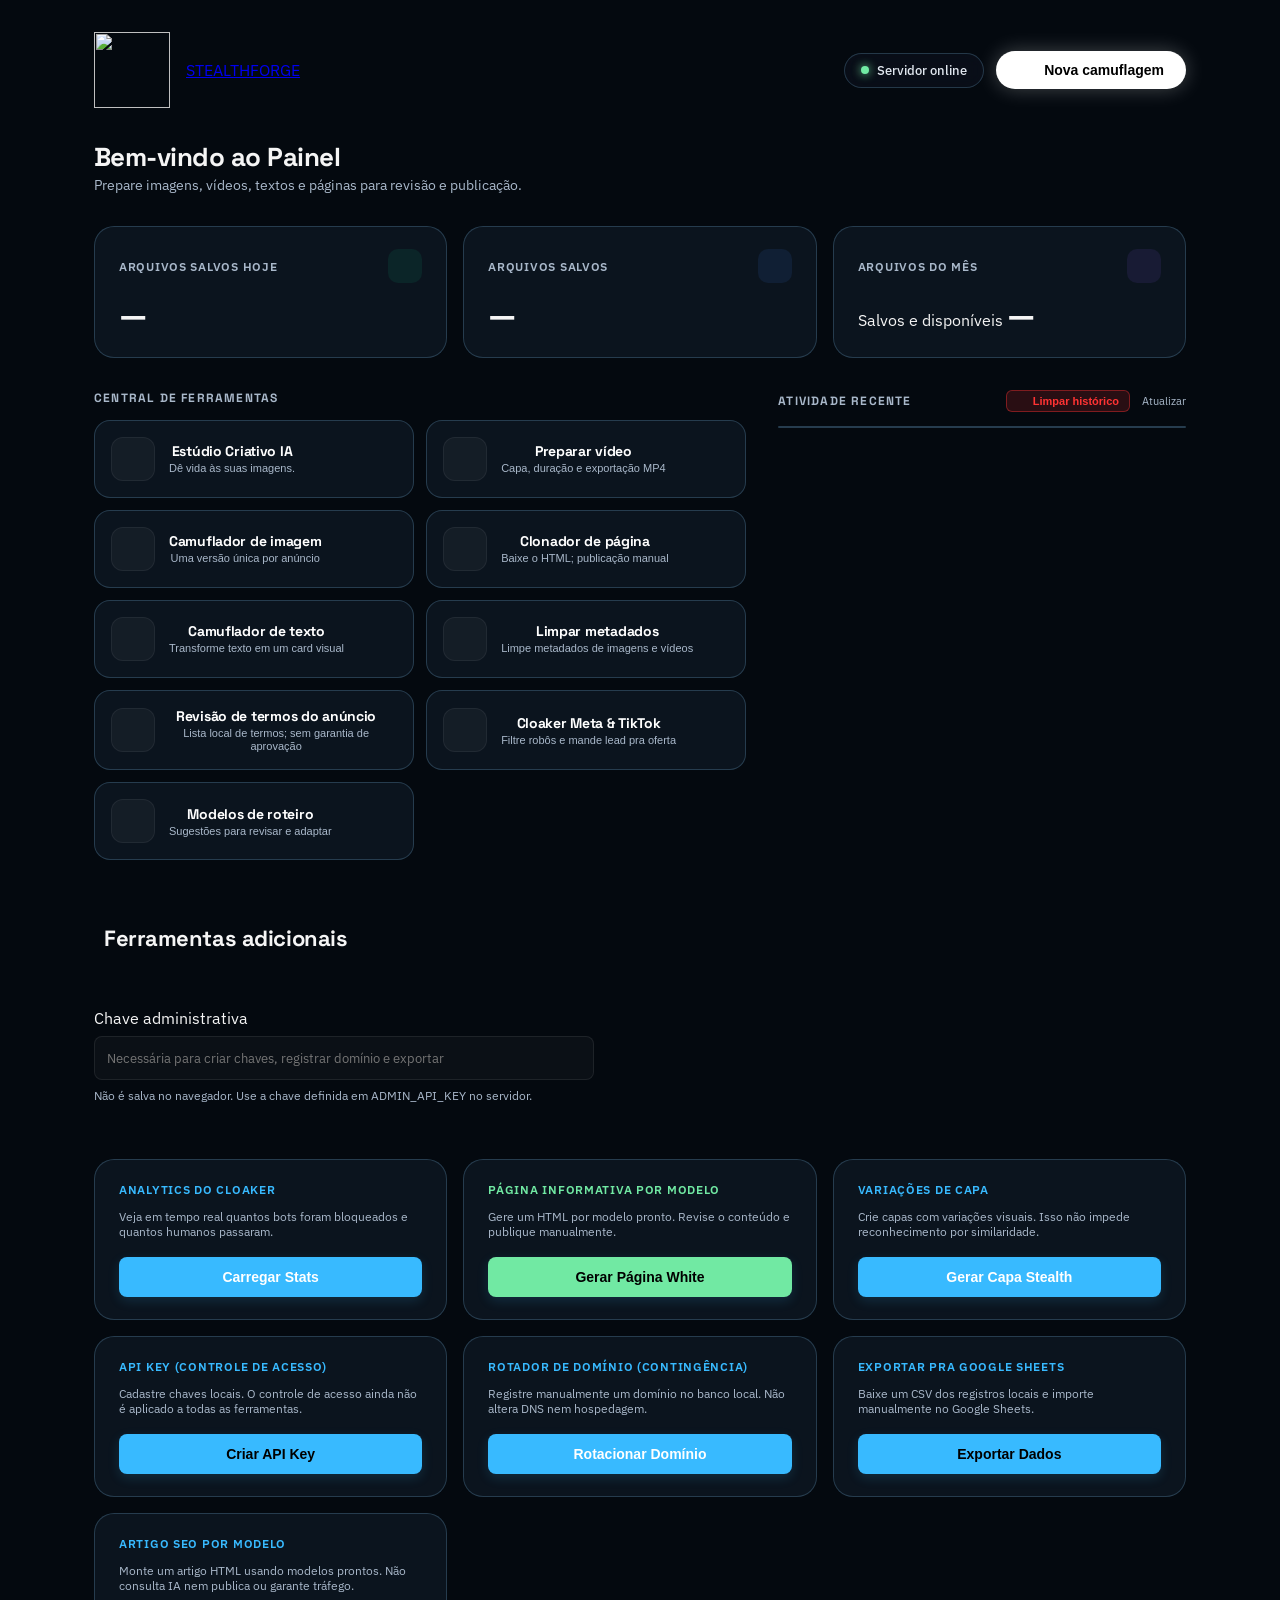
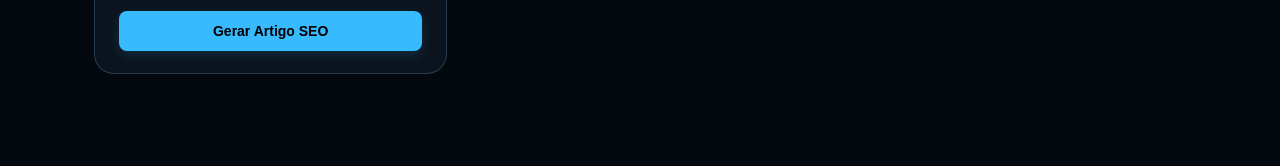
==== public/index.html @ 12c453d5 "Import StealthForge application, customer portal and tests" ====
<!DOCTYPE html>
<html lang="pt-BR" class="dark">
<head>
  <meta charset="UTF-8" />
  <meta name="viewport" content="width=device-width, initial-scale=1.0" />
  <title>StealthForge · Painel de criação</title>
  <link rel="preconnect" href="https://fonts.googleapis.com">
  <link rel="preconnect" href="https://fonts.gstatic.com" crossorigin>
  <link href="https://fonts.googleapis.com/css2?family=Space+Grotesk:wght@500;700&family=IBM+Plex+Sans:wght@400;500;600&display=swap" rel="stylesheet">
  <script src="/vendor/lucide.min.js"></script>

  <style>
    :root {
      /* StealthForge: azul eletrico sobre superficies escuras. */
      --bg: #04090f;
      --bg-elevated: #0b1520;
      --card-bg: #0b141e;
      --card-border: rgba(119, 178, 218, 0.25);
      --card-hover-border: rgba(47, 183, 255, 0.75);
      --primary-white: #F5F5F5;
      --text-muted: #a9b8ca;

      /* Acoes e estados */
      --gold: #38baff;
      --gold-dim: rgba(56, 186, 255, 0.1);
      --acid-green: #71e9a3;
      --danger: #FF3333;

      /* Nomes preservados para os formularios existentes. */
      --emerald: var(--acid-green);
      --blue: var(--gold);
      --purple: var(--gold);
      --pink: var(--gold);
      --amber: var(--gold);
      --red: var(--danger);
      --cyan: var(--gold);
    }

    * {
      box-sizing: border-box;
      margin: 0;
      padding: 0;
    }

    body {
      background-color: var(--bg);
      color: var(--primary-white);
      font-family: 'IBM Plex Sans', sans-serif;
      min-height: 100vh;
      -webkit-font-smoothing: antialiased;
      padding-bottom: 60px;
    }

    h1, h2, h3, .stat-value, .modal-title, .brand-group h1, .user-greeting h1 {
      font-family: 'Space Grotesk', sans-serif;
      letter-spacing: -0.02em;
    }

    .container {
      max-width: 1140px;
      margin: 0 auto;
      padding: 32px 24px;
      display: flex;
      flex-direction: column;
      gap: 32px;
    }

    /* Header */
    header {
      display: flex;
      flex-direction: column;
      gap: 20px;
    }
    @media (min-width: 768px) {
      header {
        flex-direction: row;
        align-items: center;
        justify-content: space-between;
      }
    }

    .brand-group {
      display: flex;
      align-items: center;
      gap: 16px;
    }

    .logo-box {
      width: 58px;
      height: 58px;
      border-radius: 12px;
      background: var(--card-bg);
      border: 1px solid var(--gold);
      display: flex;
      align-items: center;
      justify-content: center;
      box-shadow: 0 0 20px rgba(56, 186, 255, 0.15);
    }

    .logo-box svg {
      color: var(--gold);
      filter: drop-shadow(0 0 6px rgba(56, 186, 255, 0.4));
    }

    .user-greeting h1 {
      font-size: 26px;
      font-weight: 800;
      letter-spacing: -0.02em;
    }

    .user-greeting p {
      color: var(--text-muted);
      font-size: 14px;
      margin-top: 2px;
    }

    .header-actions {
      display: flex;
      align-items: center;
      gap: 12px;
    }

    .status-badge {
      display: inline-flex;
      align-items: center;
      gap: 8px;
      padding: 8px 16px;
      border-radius: 9999px;
      border: 1px solid var(--card-border);
      background: rgba(18, 24, 38, 0.4);
      backdrop-filter: blur(8px);
      font-size: 13px;
      font-weight: 500;
      color: #E2E8F0;
    }

    .pulse-dot {
      width: 8px;
      height: 8px;
      border-radius: 50%;
      background-color: var(--emerald);
      box-shadow: 0 0 10px var(--emerald);
      animation: pulse 2s infinite;
    }

    @keyframes pulse {
      0%, 100% { opacity: 1; transform: scale(1); }
      50% { opacity: 0.4; transform: scale(0.85); }
    }

    .btn-new {
      display: inline-flex;
      align-items: center;
      gap: 8px;
      background-color: #FFF;
      color: #000;
      font-weight: 700;
      font-size: 14px;
      padding: 10px 22px;
      border-radius: 9999px;
      text-decoration: none;
      transition: all 0.2s ease;
      cursor: pointer;
      border: none;
      box-shadow: 0 0 20px rgba(255,255,255,0.25);
    }

    .btn-new:hover {
      transform: scale(1.03);
      box-shadow: 0 0 25px rgba(255,255,255,0.4);
    }

    /* Stats Grid */
    .stats-grid {
      display: grid;
      grid-template-columns: 1fr;
      gap: 16px;
    }
    @media (min-width: 768px) {
      .stats-grid {
        grid-template-columns: repeat(3, 1fr);
      }
    }

    .stat-card {
      padding: 22px 24px;
      border-radius: 20px;
      background: var(--card-bg);
      border: 1px solid var(--card-border);
      backdrop-filter: blur(12px);
      transition: all 0.2s ease;
    }

    .stat-card:hover {
      background: rgba(24, 32, 50, 0.7);
      border-color: var(--card-hover-border);
    }

    .stat-header {
      display: flex;
      align-items: center;
      justify-content: space-between;
      margin-bottom: 12px;
    }

    .stat-label {
      font-size: 12px;
      font-weight: 600;
      color: var(--text-muted);
      text-transform: uppercase;
      letter-spacing: 0.06em;
    }

    .stat-icon-wrap {
      width: 34px;
      height: 34px;
      border-radius: 10px;
      display: flex;
      align-items: center;
      justify-content: center;
    }

    .stat-value {
      font-size: 32px;
      font-weight: 800;
      letter-spacing: -0.03em;
    }

    .stat-badge-green {
      font-size: 12px;
      font-weight: 700;
      color: var(--emerald);
      margin-left: 8px;
    }

    .progress-bar-bg {
      height: 6px;
      width: 100%;
      background: rgba(255,255,255,0.06);
      border-radius: 999px;
      overflow: hidden;
      margin-top: 10px;
    }

    .progress-bar-fill {
      height: 100%;
      background: linear-gradient(90deg, #FFFFFF, rgba(255,255,255,0.4));
      border-radius: 999px;
      box-shadow: 0 0 10px rgba(255,255,255,0.5);
    }

    /* Main Grid */
    .main-grid {
      display: grid;
      grid-template-columns: 1fr;
      gap: 32px;
    }
    @media (min-width: 1024px) {
      .main-grid {
        grid-template-columns: 1.6fr 1fr;
      }
    }

    .section-title {
      font-size: 12px;
      font-weight: 700;
      color: var(--text-muted);
      text-transform: uppercase;
      letter-spacing: 0.1em;
      margin-bottom: 14px;
    }

    .tools-grid {
      display: grid;
      grid-template-columns: 1fr;
      gap: 12px;
    }
    @media (min-width: 540px) {
      .tools-grid {
        grid-template-columns: repeat(2, 1fr);
      }
    }

    .tool-card {
      display: flex;
      align-items: center;
      gap: 14px;
      padding: 16px;
      border-radius: 16px;
      background: var(--card-bg);
      border: 1px solid var(--card-border);
      text-decoration: none;
      color: #FFF;
      cursor: pointer;
      transition: all 0.25s cubic-bezier(0.16, 1, 0.3, 1);
    }

    .tool-card:hover {
      background: #111;
      border-color: var(--card-hover-border);
      transform: translateY(-2px);
      box-shadow: 0 4px 20px rgba(56, 186, 255, 0.08);
    }

    .tool-icon {
      width: 44px;
      height: 44px;
      border-radius: 12px;
      display: flex;
      align-items: center;
      justify-content: center;
      flex-shrink: 0;
      background: rgba(255,255,255,0.04);
      border: 1px solid rgba(255,255,255,0.06);
      transition: transform 0.2s;
    }

    .tool-card:hover .tool-icon {
      transform: scale(1.08);
    }

    .tool-info h3 {
      font-size: 14px;
      font-weight: 700;
      margin-bottom: 2px;
    }

    .tool-info p {
      font-size: 11px;
      color: var(--text-muted);
      line-height: 1.2;
    }

    .chevron-arrow {
      margin-left: auto;
      color: rgba(255,255,255,0.2);
      transition: all 0.2s;
    }

    .tool-card:hover .chevron-arrow {
      color: #FFF;
      transform: translateX(3px);
    }

    /* Activity Feed */
    .activity-box {
      border-radius: 18px;
      background: var(--card-bg);
      border: 1px solid var(--card-border);
      backdrop-filter: blur(12px);
      overflow: hidden;
    }

    .activity-item {
      display: flex;
      align-items: center;
      gap: 14px;
      padding: 14px 18px;
      border-bottom: 1px solid rgba(255,255,255,0.04);
      text-decoration: none;
      color: inherit;
    }

    a.activity-item {
      cursor: pointer;
    }

    a.activity-item:hover {
      background: rgba(37, 211, 102, 0.08);
    }

    a.activity-item:hover .activity-download {
      color: #25D366;
    }

    .activity-item:last-child {
      border-bottom: none;
    }

    .activity-download {
      width: 32px;
      height: 32px;
      border-radius: 8px;
      background: rgba(37, 211, 102, 0.12);
      color: #25D366;
      display: flex;
      align-items: center;
      justify-content: center;
      flex-shrink: 0;
    }

    .activity-icon {
      width: 36px;
      height: 36px;
      border-radius: 10px;
      background: rgba(255,255,255,0.05);
      display: flex;
      align-items: center;
      justify-content: center;
      color: var(--text-muted);
    }

    .activity-details {
      flex: 1;
      min-width: 0;
    }

    .activity-title {
      font-size: 13px;
      font-weight: 600;
      white-space: nowrap;
      overflow: hidden;
      text-overflow: ellipsis;
    }

    .activity-tag {
      font-size: 11px;
      color: var(--text-muted);
      margin-top: 2px;
    }

    .activity-time {
      font-size: 11px;
      color: rgba(255,255,255,0.25);
      font-weight: 500;
      white-space: nowrap;
    }

    /* Modal / Action Dialog */
    .modal-overlay {
      position: fixed;
      inset: 0;
      background: rgba(0, 0, 0, 0.75);
      backdrop-filter: blur(8px);
      display: none;
      align-items: flex-start;
      justify-content: center;
      z-index: 1000;
      padding: 24px 16px 48px;
      overflow-y: auto;
      overflow-x: hidden;
      overscroll-behavior: contain;
    }

    .modal-content {
      background: #0F141F;
      border: 1px solid rgba(255,255,255,0.15);
      border-radius: 24px;
      width: 100%;
      max-width: 640px;
      padding: 30px;
      box-shadow: 0 25px 60px rgba(0,0,0,0.8);
      position: relative;
      margin: auto;
    }

    body.modal-open {
      overflow: hidden !important;
    }

    .modal-header {
      display: flex;
      align-items: center;
      justify-content: space-between;
      margin-bottom: 20px;
    }

    .modal-title {
      font-size: 18px;
      font-weight: 800;
    }

    .close-modal {
      background: none;
      border: none;
      color: var(--text-muted);
      cursor: pointer;
      padding: 4px;
      border-radius: 8px;
    }

    .close-modal:hover {
      color: #FFF;
      background: rgba(255,255,255,0.1);
    }

    /* Level Selector (Básica / Normal / Agressiva) */
    .level-selector {
      display: flex;
      gap: 8px;
      margin-bottom: 16px;
      background: rgba(255,255,255,0.03);
      padding: 4px;
      border-radius: 12px;
      border: 1px solid rgba(255,255,255,0.06);
    }

    .level-btn {
      flex: 1;
      background: none;
      border: none;
      color: var(--text-muted);
      font-size: 12px;
      font-weight: 600;
      padding: 8px 12px;
      border-radius: 8px;
      cursor: pointer;
      transition: all 0.2s;
    }

    .level-btn.active {
      background: var(--gold);
      color: #000;
      box-shadow: 0 2px 10px rgba(56, 186, 255, 0.3);
    }

    .dropzone {
      border: 2px dashed rgba(56, 186, 255, 0.2);
      border-radius: 12px;
      padding: 34px 20px;
      text-align: center;
      cursor: pointer;
      background: rgba(56, 186, 255, 0.02);
      transition: all 0.2s ease;
      display: flex;
      flex-direction: column;
      align-items: center;
      gap: 12px;
    }

    .dropzone:hover {
      border-color: var(--gold);
      background: rgba(56, 186, 255, 0.05);
    }

    .dropzone p {
      font-size: 13px;
      color: var(--text-muted);
    }

    .btn-action {
      width: 100%;
      background: var(--gold);
      color: #000;
      font-weight: 700;
      font-size: 14px;
      padding: 12px;
      border-radius: 8px;
      border: none;
      cursor: pointer;
      margin-top: 18px;
      display: flex;
      align-items: center;
      justify-content: center;
      gap: 8px;
      transition: all 0.2s;
      box-shadow: 0 4px 12px rgba(56, 186, 255, 0.15);
    }

    .btn-action:hover {
      background: #78d3ff;
      transform: translateY(-1px);
      box-shadow: 0 6px 16px rgba(56, 186, 255, 0.25);
    }

    .input-textarea {
      width: 100%;
      background: rgba(255,255,255,0.03);
      border: 1px solid rgba(255,255,255,0.08);
      border-radius: 8px;
      color: #FFF;
      padding: 14px;
      font-family: inherit;
      font-size: 13px;
      resize: vertical;
      min-height: 120px;
    }

    .input-textarea:focus {
      outline: none;
      border-color: var(--gold);
      box-shadow: 0 0 0 2px rgba(56, 186, 255, 0.1);
    }

    .result-card {
      margin-top: 16px;
      padding: 16px;
      border-radius: 14px;
      background: rgba(255,255,255,0.03);
      border: 1px solid rgba(255,255,255,0.08);
      display: none;
    }
  </style>
  <link rel="stylesheet" href="/portal.css?v=1">
  <script src="/session.js?v=1" defer></script>
  <link rel="stylesheet" href="/stealthforge.css?v=20261026-2">
  <link rel="icon" type="image/svg+xml" href="/stealthforge-mark.svg">
  <meta name="theme-color" content="#04090f">
</head>
<body>

  <div class="container">
    <!-- Header -->
    <header>
      <a class="brand-group" href="/" aria-label="StealthForge — pagina inicial">
        <img class="brand-mark" src="/stealthforge-mark.svg" width="76" height="76" alt="">
        <span class="brand-name">STEALTHFORGE</span>
      </a>
      <div class="header-actions">
        <div class="status-badge">
          <span class="pulse-dot"></span>
          Servidor online
        </div>
        <button class="btn-new" onclick="openModal('image')">
          <i data-lucide="plus" style="width: 18px; height: 18px;"></i>
          Nova camuflagem
        </button>
      </div>
    </header>
    <div class="user-greeting">
      <h1>Bem-vindo ao Painel</h1>
      <p>Prepare imagens, vídeos, textos e páginas para revisão e publicação.</p>
    </div>

    <!-- Top Metrics -->
    <section class="stats-grid">
      <div class="stat-card">
        <div class="stat-header">
          <span class="stat-label">Arquivos salvos hoje</span>
          <div class="stat-icon-wrap" style="background: rgba(16, 185, 129, 0.1); color: var(--emerald);">
            <i data-lucide="trending-up" style="width: 18px; height: 18px;"></i>
          </div>
        </div>
        <div style="display: flex; align-items: baseline;">
          <span class="stat-value" id="stat-today">—</span>
          
        </div>
      </div>

      <div class="stat-card">
        <div class="stat-header">
          <span class="stat-label">Arquivos salvos</span>
          <div class="stat-icon-wrap" style="background: rgba(59, 130, 246, 0.1); color: var(--blue);">
            <i data-lucide="files" style="width: 18px; height: 18px;"></i>
          </div>
        </div>
        <div style="display: flex; align-items: baseline;">
          <span class="stat-value" id="stat-protected">—</span>
        </div>
      </div>

      <div class="stat-card">
        <div class="stat-header">
          <span class="stat-label">Arquivos do mês</span>
          <div class="stat-icon-wrap" style="background: rgba(139, 92, 246, 0.1); color: var(--purple);">
            <i data-lucide="database" style="width: 18px; height: 18px;"></i>
          </div>
        </div>
        <div class="stat-month">
          <span>Salvos e disponíveis</span>
          <span class="stat-value" id="stat-plan-text">—</span>
        </div>

      </div>
    </section>

    <!-- Main Content -->
    <div class="main-grid">
      <!-- Left: Tools -->
      <section>
        <h2 id="tools" class="section-title">Central de Ferramentas</h2>
        <div class="tools-grid">
          <button type="button" class="tool-card" onclick="openModal('studio')">
            <div class="tool-icon" style="color:var(--gold);"><i data-lucide="sparkles"></i></div>
            <div class="tool-info"><h3>Estúdio Criativo IA</h3><p>Dê vida às suas imagens.</p></div>
            <i data-lucide="chevron-right" class="chevron-arrow"></i>
          </button>
          
          <button type="button" class="tool-card" onclick="openModal('video')">
            <div class="tool-icon" style="color: var(--blue);">
              <i data-lucide="video"></i>
            </div>
            <div class="tool-info">
              <h3>Preparar vídeo</h3>
              <p>Capa, duração e exportação MP4</p>
            </div>
            <i data-lucide="chevron-right" class="chevron-arrow"></i>
          </button>

          <button type="button" class="tool-card" onclick="openModal('image')">
            <div class="tool-icon" style="color: var(--gold);">
              <i data-lucide="image"></i>
            </div>
            <div class="tool-info">
              <h3>Camuflador de imagem</h3>
              <p>Uma versão única por anúncio</p>
            </div>
            <i data-lucide="chevron-right" class="chevron-arrow"></i>
          </button>

          <button type="button" class="tool-card" onclick="openModal('cloner')">
            <div class="tool-icon" style="color: var(--gold);">
              <i data-lucide="copy"></i>
            </div>
            <div class="tool-info">
              <h3>Clonador de página</h3>
              <p>Baixe o HTML; publicação manual</p>
            </div>
            <i data-lucide="chevron-right" class="chevron-arrow"></i>
          </button>

          <button type="button" class="tool-card" onclick="openModal('text')">
            <div class="tool-icon" style="color: var(--gold);">
              <i data-lucide="type"></i>
            </div>
            <div class="tool-info">
              <h3>Camuflador de texto</h3>
              <p>Transforme texto em um card visual</p>
            </div>
            <i data-lucide="chevron-right" class="chevron-arrow"></i>
          </button>

          <button type="button" class="tool-card" onclick="openModal('metadata')">
            <div class="tool-icon" style="color: var(--blue);">
              <i data-lucide="settings"></i>
            </div>
            <div class="tool-info">
              <h3>Limpar metadados</h3>
              <p>Limpe metadados de imagens e vídeos</p>
            </div>
            <i data-lucide="chevron-right" class="chevron-arrow"></i>
          </button>

          <button type="button" class="tool-card" onclick="openModal('compliance')">
            <div class="tool-icon" style="color: var(--blue);">
              <i data-lucide="shield-check"></i>
            </div>
            <div class="tool-info">
              <h3>Revisão de termos do anúncio</h3>
              <p>Lista local de termos; sem garantia de aprovação</p>
            </div>
            <i data-lucide="chevron-right" class="chevron-arrow"></i>
          </button>

          <button type="button" class="tool-card" onclick="openModal('cloaker')">
            <div class="tool-icon" style="color: var(--danger);">
              <i data-lucide="eye-off"></i>
            </div>
            <div class="tool-info">
              <h3>Cloaker Meta & TikTok</h3>
              <p>Filtre robôs e mande lead pra oferta</p>
            </div>
            <i data-lucide="chevron-right" class="chevron-arrow"></i>
          </button>
          <button type="button" class="tool-card" onclick="openModal('script')">
            <div class="tool-icon" style="color: var(--gold);">
              <i data-lucide="mic"></i>
            </div>
            <div class="tool-info">
              <h3>Modelos de roteiro</h3>
              <p>Sugestões para revisar e adaptar</p>
            </div>
            <i data-lucide="chevron-right" class="chevron-arrow"></i>
          </button>

        </div>
      </section>

      <!-- Right: Recent Activity -->
      <section>
        <div style="display: flex; align-items: center; justify-content: space-between; margin-bottom: 14px;">
          <h2 class="section-title" style="margin-bottom: 0;">Atividade recente</h2>
          <div style="display: flex; gap: 12px; align-items: center;">
            <button onclick="clearAllActivity()" style="background: rgba(255,51,51,0.15); border: 1px solid rgba(255,51,51,0.4); color: #FF3333; padding: 4px 10px; border-radius: 6px; cursor: pointer; font-size: 11px; font-weight: 600; display: flex; align-items: center; gap: 4px;" title="Limpar os registros sem apagar os arquivos">
              <i data-lucide="trash-2" style="width: 12px; height: 12px;"></i> Limpar histórico
            </button>
            <span style="font-size: 11px; color: var(--text-muted); cursor: pointer;" onclick="loadStats()">Atualizar</span>
          </div>
        </div>

        <div class="activity-box" id="activity-list"></div>
      </section>
    </div>
  </div>

  <!-- Unified Dynamic Modal -->
  <div class="modal-overlay" id="modal-overlay" onclick="handleOverlayClick(event)">
    <div class="modal-content" id="modal-box">
      <div class="modal-header">
        <h3 class="modal-title" id="modal-title">Título da Ferramenta</h3>
        <button class="close-modal" aria-label="Fechar ferramenta" onclick="closeModal()">
          <i data-lucide="x" style="width: 20px; height: 20px;"></i>
        </button>
      </div>

      <div id="modal-body"></div>
    </div>
  </div>

  <script>
    let currentLevel = 'normal';

    function setLevel(lvl) {
      currentLevel = lvl;
      document.querySelectorAll('.level-btn').forEach(btn => btn.classList.remove('active'));
      const activeBtn = document.getElementById(`btn-lvl-${lvl}`);
      if (activeBtn) activeBtn.classList.add('active');
    }

    lucide.createIcons();

    function escapeHtml(value) {
      return String(value ?? '').replace(/[&<>"']/g, ch => ({'&':'&amp;', '<':'&lt;', '>':'&gt;', '"':'&quot;', "'":'&#39;'}[ch]));
    }

    async function loadStats() {
      try {
        const res = await fetch('/api/stats');
        if (!res.ok) throw new Error(`Falha ao consultar os dados (${res.status}).`);
        const data = await res.json();
        const numeric = (value, fallback = 0) => Number.isFinite(value) ? value : fallback;
        const processedToday = numeric(data?.processed_today);
        const protectedFiles = numeric(data?.protected_files);
        const planUsed = numeric(data?.plan_used);
        const planLimit = numeric(data?.plan_limit, 5000);
        document.getElementById('stat-today').innerText = processedToday.toLocaleString('pt-BR');
        document.getElementById('stat-protected').innerText = protectedFiles.toLocaleString('pt-BR');
        document.getElementById('stat-plan-text').innerText = planUsed.toLocaleString('pt-BR');
        const planBar = document.getElementById('stat-plan-bar');
        if (planBar) planBar.style.width = (planLimit > 0 ? Math.min(100, Math.max(0, Math.round(planUsed / planLimit * 100))) : 0) + '%';
        

        const list = document.getElementById('activity-list');
        const activities = Array.isArray(data?.recent_activities) ? data.recent_activities : [];
        list.innerHTML = activities.filter(act => act && typeof act === 'object').map(act => {
          const url = act.download_url || (act.filename ? `/api/download/${encodeURIComponent(act.filename)}` : '');
          const downloadName = act.filename || act.name || 'arquivo';
          const deleteBtn = act.filename ? `<button onclick="event.preventDefault(); event.stopPropagation(); deleteFile(${escapeHtml(JSON.stringify(act.filename))})" style="background: rgba(255,51,51,0.1); border: 1px solid rgba(255,51,51,0.3); color: var(--danger); padding: 6px; border-radius: 6px; cursor: pointer; margin-left: 8px;" title="Excluir arquivo"><i data-lucide="trash-2" style="width: 14px; height: 14px;"></i></button>` : '';
          if (url) {
            return `
              <div class="activity-item" style="display: flex; align-items: center;">
                <a href="${escapeHtml(url)}" download="${escapeHtml(downloadName)}" style="flex: 1; display: flex; align-items: center; text-decoration: none; color: inherit;">
                  <div class="activity-icon">
                    <i data-lucide="${act.icon || 'file'}"></i>
                  </div>
                  <div class="activity-details">
                    <div class="activity-title">${escapeHtml(act.name)}</div>
                    <div class="activity-tag">${escapeHtml(act.tag || 'Clique para baixar')}</div>
                  </div>
                  <div class="activity-download">
                    <i data-lucide="download"></i>
                  </div>
                </a>
                ${deleteBtn}
              </div>
            `;
          }
          return `
            <div class="activity-item" style="display: flex; align-items: center;">
              <div style="flex: 1; display: flex; align-items: center;">
                <div class="activity-icon">
                  <i data-lucide="${act.icon || 'file'}"></i>
                </div>
                <div class="activity-details">
                  <div class="activity-title">${escapeHtml(act.name)}</div>
                  <div class="activity-tag">${escapeHtml(act.tag)}</div>
                </div>
                <div class="activity-time">${act.time}</div>
              </div>
              ${deleteBtn}
            </div>
          `;
        }).join('') || '<div class="activity-empty"><i data-lucide="files" aria-hidden="true"></i><p>Nenhuma atividade recente. Seus arquivos continuam salvos quando você limpa o histórico.</p></div>';
        lucide.createIcons();
      } catch (e) {
        console.error("Erro ao carregar stats:", e);
        for (const id of ['stat-today', 'stat-protected', 'stat-plan-text']) document.getElementById(id).innerText = '0';
        const planBar = document.getElementById('stat-plan-bar');
        if (planBar) planBar.style.width = '0%';
        document.getElementById('activity-list').innerHTML = '<p role="alert" style="padding:20px;color:var(--text-muted);">Não foi possível carregar os dados. Use Atualizar para tentar novamente.</p>';
      }
    }

    loadStats();

    function openModal(type) {
      const overlay = document.getElementById('modal-overlay');
      const title = document.getElementById('modal-title');
      const body = document.getElementById('modal-body');

      currentLevel = 'normal';

      if (type === 'image') {
        title.innerText = "Variações de imagem";
        body.innerHTML = `
          <div class="level-selector">
            <button type="button" class="level-btn" id="btn-lvl-basica" onclick="setLevel('basica')">01 Básica</button>
            <button type="button" class="level-btn active" id="btn-lvl-normal" onclick="setLevel('normal')">02 Normal</button>
            <button type="button" class="level-btn" id="btn-lvl-agressiva" onclick="setLevel('agressiva')">03 Agressiva</button>
          </div>
          <div class="dropzone" onclick="document.getElementById('file-input').click()">
            <i data-lucide="upload-cloud" style="width: 32px; height: 32px; color: var(--purple);"></i>
            <p><strong style="color: #FFF;">Clique ou arraste uma imagem aqui</strong><br>(JPG, PNG, WEBP)</p>
            <input type="file" id="file-input" accept="image/*" style="display: none;" onchange="handleFileSelected(this, 'image')">
          </div>
          <div id="process-result" class="result-card"></div>
        `;
      } else if (type === 'video') {
        title.innerText = "Camuflador de Vídeo & Gerador de Capa (Meta & TikTok)";
        body.innerHTML = `
          <!-- Video Dropzone -->
          <div class="dropzone" id="video-dropzone" onclick="document.getElementById('video-file-input').click()" style="margin-bottom: 16px;">
            <i data-lucide="video" style="width: 36px; height: 36px; color: var(--blue);"></i>
            <p id="video-file-label"><strong style="color: #FFF;">Clique ou arraste seu vídeo aqui</strong><br>(MP4, MOV)</p>
            <input type="file" id="video-file-input" accept="video/*" style="display: none;" onchange="handleVideoFileChange(this)">
          </div>

          <!-- Cover Mode Selection -->
          <div style="background: rgba(255,255,255,0.03); border: 1px solid rgba(255,255,255,0.08); border-radius: 16px; padding: 16px; margin-bottom: 16px;">
            <div style="display: flex; align-items: center; justify-content: space-between; margin-bottom: 12px;">
              <span style="font-size: 13px; font-weight: 700; color: #FFF; display: flex; align-items: center; gap: 6px;">
                <i data-lucide="image" style="width: 16px; height: 16px; color: var(--purple);"></i>
                Capa do vídeo / miniatura
              </span>
              <span style="font-size: 11px; color: var(--emerald); font-weight: 600;">Revise o resultado antes de publicar</span>
            </div>

            <!-- Cover Tabs -->
            <div style="display: flex; gap: 6px; margin-bottom: 14px;">
              <button type="button" class="level-btn active" id="btn-cover-none" onclick="setCoverMode('none')">Sem Capa</button>
              <button type="button" class="level-btn" id="btn-cover-ai" onclick="setCoverMode('ai')">Gerar com modelo pronto</button>
              <button type="button" class="level-btn" id="btn-cover-upload" onclick="setCoverMode('upload')">📁 Upload Capa</button>
            </div>

            <!-- AI Cover Options -->
            <div id="cover-ai-box" style="display: none; flex-direction: column; gap: 10px;">
              <div>
                <label style="font-size: 12px; color: var(--text-muted); display: block; margin-bottom: 4px;">Selecione ou digite o Nicho:</label>
                <div style="display: flex; gap: 6px; margin-bottom: 8px; flex-wrap: wrap;">
                  <span class="status-badge" style="cursor: pointer; padding: 4px 10px; font-size: 11px;" onclick="setNichePreset('Emagrecimento / Perda de Peso')">🔥 Emagrecimento</span>
                  <span class="status-badge" style="cursor: pointer; padding: 4px 10px; font-size: 11px;" onclick="setNichePreset('Renda Extra / Marketing Digital')">💸 Renda Extra</span>
                  <span class="status-badge" style="cursor: pointer; padding: 4px 10px; font-size: 11px;" onclick="setNichePreset('Relacionamento & Conquista')">💘 Relacionamento</span>
                  <span class="status-badge" style="cursor: pointer; padding: 4px 10px; font-size: 11px;" onclick="setNichePreset('Estética & Beleza Facial')">✨ Estética</span>
                </div>
                <input type="text" id="niche-input" class="input-textarea" style="min-height: 40px; padding: 8px 12px;" placeholder="Ex: Emagrecimento, Tirzepatida, Renda Extra, etc.">
              </div>

              <div>
                <label style="font-size: 12px; color: var(--text-muted); display: block; margin-bottom: 4px;">Frase / Headline da Capa (Opcional):</label>
                <input type="text" id="headline-input" class="input-textarea" style="min-height: 40px; padding: 8px 12px;" placeholder="Deixe em branco para usar uma frase do modelo">
              </div>

              <button type="button" id="btn-generate-cover" class="btn-action" style="margin-top: 0; padding: 12px 14px; font-size: 14px;" onclick="previewAICover()">
                <i data-lucide="sparkles" style="width: 16px; height: 16px;"></i>
                Gerar Capa Agora
              </button>
              <p id="ai-cover-status" style="font-size: 12px; color: var(--text-muted); margin: 0;"></p>

              <div id="ai-cover-preview-card" style="display: none; margin-top: 4px; border-radius: 12px; overflow: hidden; border: 1px solid rgba(255,255,255,0.15); max-width: 240px; box-shadow: 0 10px 25px rgba(0,0,0,0.5);">
                <img id="ai-cover-img" src="" alt="Capa gerada" style="width: 100%; height: auto; display: block;" />
              </div>
            </div>

            <!-- Upload Cover Options -->
            <div id="cover-upload-box" style="display: none;">
              <div class="dropzone" onclick="document.getElementById('cover-file-input').click()" style="padding: 18px 12px;">
                <i data-lucide="image-plus" style="width: 26px; height: 26px; color: var(--purple);"></i>
                <p id="cover-file-label"><strong style="color: #FFF;">Selecionar imagem de capa</strong> (JPG, PNG)</p>
                <input type="file" id="cover-file-input" accept="image/*" style="display: none;" onchange="handleCoverFileChange(this)">
              </div>
            </div>
          </div>

          <!-- Timeline Padding Switch (Anti-Meta 10 Minutos) -->
          <div style="background: rgba(37, 211, 102, 0.08); border: 1px solid rgba(37, 211, 102, 0.3); border-radius: 16px; padding: 14px 16px; margin-bottom: 16px; display: flex; align-items: center; justify-content: space-between; gap: 12px;">
            <div style="flex: 1;">
              <span style="font-size: 13px; font-weight: 800; color: #FFF; display: flex; align-items: center; gap: 6px;">
                <i data-lucide="zap" style="width: 16px; height: 16px; color: #25D366;"></i>
                Estender duração com imagem e silêncio
                <span class="status-badge" style="background: rgba(37,211,102,0.2); color: #25D366; font-size: 10px; padding: 2px 6px;">Opcional</span>
              </span>
              <p style="font-size: 11px; color: #CBD5E1; margin-top: 3px; line-height: 1.4;">
                Adiciona uma introdução e um trecho final estático. Aumenta a duração e o arquivo; não garante aprovação nem evita bloqueios.
              </p>
            </div>
            <input type="checkbox" id="toggle-timeline-padding" style="width: 22px; height: 22px; accent-color: #25D366; cursor: pointer;">
          </div>

          <!-- Submit Action Button -->
          <button type="button" class="btn-action" onclick="processVideoSubmission()" style="font-weight: 800; padding: 14px; font-size: 15px;">
            <i data-lucide="shield-check" style="width: 18px; height: 18px;"></i>
            Camuflar Vídeo Agora
          </button>

          <div id="process-result" class="result-card"></div>
        `;
      } else if (type === 'cloner') {
        title.innerText = "Clonador de Página de Vendas (1-Clique)";
        body.innerHTML = `
          <p style="font-size: 13px; color: var(--text-muted); margin-bottom: 12px;">
            Cole o link de qualquer página de vendas ou advertorial para clonar o código completo.
          </p>
          <input type="url" id="clone-url" class="input-textarea" style="min-height: 44px;" placeholder="https://exemplo-pagina-vendas.com.br">
          <button class="btn-action" onclick="runPageCloner()">
            <i data-lucide="download-cloud" style="width: 18px; height: 18px;"></i>
            Clonar Página Agora
          </button>
          <div id="clone-result" class="result-card"></div>
        `;
      } else if (type === 'text') {
        title.innerText = "Texto em imagem";
        body.innerHTML = `
          <p style="font-size: 13px; color: var(--text-muted); margin-bottom: 12px;">
            Crie um card visual com seu texto. O texto pode continuar legível por ferramentas de OCR.
          </p>
          <textarea id="text-input" class="input-textarea" placeholder="Digite sua copy aqui..."></textarea>
          <button class="btn-action" onclick="runTextToImage()">
            <i data-lucide="image" style="width: 18px; height: 18px;"></i>
            Gerar imagem
          </button>
          <div id="text-result" class="result-card"></div>
        `;
      } else if (type === 'metadata') {
        title.innerText = "Limpador de Metadados EXIF & GPS";
        body.innerHTML = `
          <div class="dropzone" onclick="document.getElementById('file-input-m').click()">
            <i data-lucide="trash-2" style="width: 32px; height: 32px; color: #94A3B8;"></i>
            <p><strong style="color: #FFF;">Arraste foto ou vídeo para limpeza</strong></p>
            <input type="file" id="file-input-m" style="display: none;" onchange="handleFileSelected(this, 'metadata')">
          </div>
          <div id="process-result" class="result-card"></div>
        `;
      } else if (type === 'compliance') {
        title.innerText = "Revisão local de termos do anúncio";
        body.innerHTML = `
          <p style="font-size: 13px; color: var(--text-muted); margin-bottom: 12px;">
            A ferramenta procura termos de uma lista local. Não usa IA nem substitui a revisão das políticas da plataforma.
          </p>
          <textarea id="copy-input" class="input-textarea" placeholder="Ex: Quer emagrecer 10kg em 30 dias sem dieta com nosso composto de Tirzepatida?"></textarea>
          <button class="btn-action" onclick="runComplianceScan()">
            <i data-lucide="sparkles" style="width: 18px; height: 18px;"></i>
            Verificar termos
          </button>
          <div id="compliance-result" class="result-card"></div>
        `;
      } else if (type === 'cloaker') {
        title.innerText = "Gerador de Cloaker Anti-Robô";
        body.innerHTML = `
          <div style="display: flex; flex-direction: column; gap: 10px;">
            <div>
              <label style="font-size: 12px; color: var(--text-muted);">Página Segura (White Page):</label>
              <input type="text" id="safe-url" class="input-textarea" style="min-height: 40px; margin-top: 4px;" placeholder="https://exemplo-pagina-segura.com.br">
            </div>
            <div>
              <label style="font-size: 12px; color: var(--text-muted);">Página da Oferta Real (Black Page):</label>
              <input type="text" id="offer-url" class="input-textarea" style="min-height: 40px; margin-top: 4px;" placeholder="https://sua-oferta-real.com.br">
            </div>
          </div>
          <button class="btn-action" onclick="generateCloakerScript()">
            <i data-lucide="code" style="width: 18px; height: 18px;"></i>
            Gerar Código do Cloaker (PHP)
          </button>
          <div id="cloaker-result" class="result-card"></div>
        `;
      } else if (type === 'script') {
        title.innerText = "Modelos de roteiro para revisão";
        body.innerHTML = `
          <p style="font-size: 13px; color: var(--text-muted); margin-bottom: 12px;">
            Gera sugestões usando modelos prontos. Confira as informações do produto e revise o texto antes de publicar; não há garantia de aprovação.
          </p>
          <input type="text" id="script-offer-input" class="input-textarea" style="min-height: 42px; margin-bottom: 12px;" placeholder="Ex: Tirzepatida, Emagrecimento, Renda Extra...">
          <button class="btn-action" onclick="runGenerateWhiteScript()">
            <i data-lucide="sparkles" style="width: 18px; height: 18px;"></i>
            Gerar Roteiros White Agora
          </button>
          <div id="script-result" class="result-card"></div>
        `;
      } else if (type === 'studio') {
        window.location.href = '/studio.html';
        return;
      }

      overlay.style.display = 'flex';
      overlay.scrollTop = 0;
      document.body.classList.add('modal-open');
      lucide.createIcons();
    }

    function closeModal() {
      document.getElementById('modal-overlay').style.display = 'none';
      document.body.classList.remove('modal-open');
    }

    function handleOverlayClick(e) {
      if (e.target.id === 'modal-overlay') closeModal();
    }

    document.getElementById('modal-overlay').addEventListener('wheel', function (e) {
      e.stopPropagation();
    }, { passive: true });

    let currentCoverMode = 'none';
    let selectedVideoFile = null;
    let selectedCoverFile = null;
    let generatedCoverFilename = '';

    function setCoverMode(mode) {
      currentCoverMode = mode;
      ['none', 'ai', 'upload'].forEach(m => {
        const btn = document.getElementById(`btn-cover-${m}`);
        if (btn) btn.classList.remove('active');
      });
      const activeBtn = document.getElementById(`btn-cover-${mode}`);
      if (activeBtn) activeBtn.classList.add('active');

      const aiBox = document.getElementById('cover-ai-box');
      const uploadBox = document.getElementById('cover-upload-box');
      if (aiBox) aiBox.style.display = mode === 'ai' ? 'flex' : 'none';
      if (uploadBox) uploadBox.style.display = mode === 'upload' ? 'block' : 'none';
      lucide.createIcons();
      if (mode === 'ai') {
        selectedCoverFile = null;
        previewAICover();
      }
    }

    function setNichePreset(nicheName) {
      const input = document.getElementById('niche-input');
      if (input) input.value = nicheName;
      if (currentCoverMode === 'ai') previewAICover();
    }

    function handleVideoFileChange(input) {
      if (input.files && input.files[0]) {
        selectedVideoFile = input.files[0];
        const label = document.getElementById('video-file-label');
        if (label) {
          label.innerHTML = `<strong style="color: var(--emerald);">✓ ${selectedVideoFile.name}</strong><br>(${(selectedVideoFile.size / (1024*1024)).toFixed(2)} MB)`;
        }
      }
    }

    function handleCoverFileChange(input) {
      if (input.files && input.files[0]) {
        selectedCoverFile = input.files[0];
        currentCoverMode = 'upload';
        const label = document.getElementById('cover-file-label');
        if (label) {
          label.innerHTML = `<strong style="color: var(--emerald);">✓ Capa selecionada: ${selectedCoverFile.name}</strong>`;
        }
      }
    }

    async function previewAICover() {
      const niche = document.getElementById('niche-input') ? document.getElementById('niche-input').value : 'Emagrecimento';
      const headline = document.getElementById('headline-input') ? document.getElementById('headline-input').value : '';
      const previewCard = document.getElementById('ai-cover-preview-card');
      const img = document.getElementById('ai-cover-img');
      const status = document.getElementById('ai-cover-status');
      const btn = document.getElementById('btn-generate-cover');

      if (previewCard) previewCard.style.display = 'block';
      if (img) img.style.opacity = '0.4';
      if (status) status.textContent = 'Gerando capa...';
      if (btn) btn.disabled = true;

      const formData = new FormData();
      formData.append('niche', niche || 'Emagrecimento');
      formData.append('custom_text', headline);

      try {
        const res = await fetch('/api/cover/generate-preview', { method: 'POST', body: formData });
        const data = await res.json();
        if (!res.ok) {
          throw new Error(data.detail || 'Falha ao gerar capa');
        }
        generatedCoverFilename = data.filename || '';
        if (img) {
          img.src = `${data.preview_url}?t=${Date.now()}`;
          img.style.opacity = '1';
        }
        if (status) status.textContent = 'Capa única gerada. Clique de novo para outra variação.';
      } catch (e) {
        if (status) status.textContent = `Erro ao gerar capa: ${e.message || e}`;
        if (previewCard) previewCard.style.display = 'none';
      } finally {
        if (btn) btn.disabled = false;
        lucide.createIcons();
      }
    }

    async function processVideoSubmission() {
      if (!selectedVideoFile) {
        return alert("Por favor, selecione um arquivo de vídeo primeiro!");
      }

      const resultBox = document.getElementById('process-result');
      const padChecked = document.getElementById('toggle-timeline-padding') ? document.getElementById('toggle-timeline-padding').checked : true;
      resultBox.style.display = 'block';
      resultBox.innerHTML = `<p style="font-size: 13px; color: var(--text-muted);">⏳ Processando vídeo em modo <strong>${currentLevel.toUpperCase()}</strong>${padChecked ? ' com padding. Isso pode levar 1 a 2 minutos' : ''}...</p>`;

      const formData = new FormData();
      formData.append('file', selectedVideoFile);
      formData.append('level', currentLevel);
      formData.append('cover_mode', currentCoverMode);
      formData.append('timeline_padding', padChecked ? 'true' : 'false');

      if (currentCoverMode === 'ai') {
        const niche = document.getElementById('niche-input') ? document.getElementById('niche-input').value : 'Emagrecimento';
        const headline = document.getElementById('headline-input') ? document.getElementById('headline-input').value : '';
        formData.append('cover_mode', 'ai');
        formData.append('niche', niche || 'Emagrecimento');
        formData.append('custom_title', headline);
        if (generatedCoverFilename) formData.append('generated_cover', generatedCoverFilename);
      } else if (selectedCoverFile) {
        formData.append('cover_mode', 'upload');
        formData.append('cover_file', selectedCoverFile);
      }

      try {
        const res = await fetch('/api/camouflage/video', { method: 'POST', body: formData });
        const data = await res.json();

        if (res.ok) {
          let coverHtml = '';
          if (data.cover) {
            coverHtml = `
              <div style="margin-top: 12px; padding: 12px; background: rgba(139, 92, 246, 0.08); border: 1px solid rgba(139, 92, 246, 0.25); border-radius: 12px; display: flex; gap: 12px; align-items: center;">
                <img src="${data.cover.download_url}" style="width: 60px; height: 90px; object-fit: cover; border-radius: 8px; border: 1px solid rgba(255,255,255,0.2);" />
                <div style="flex: 1;">
                  <strong style="font-size: 13px; color: #FFF; display: block;">Frame Anti-Ban / Capa</strong>
                  <span style="font-size: 11px; color: var(--text-muted);">Frame White Embutido</span>
                  <a href="${data.cover.download_url}" download class="btn-action" style="background: var(--purple); color: #FFF; text-decoration: none; margin-top: 6px; padding: 6px 12px; font-size: 12px; display: inline-flex; width: auto;">
                    <i data-lucide="download" style="width: 14px; height: 14px;"></i>
                    Baixar Imagem
                  </a>
                </div>
              </div>
            `;
          }

          resultBox.innerHTML = `
            <div style="display: flex; flex-direction: column; gap: 8px;">
              <div style="display: flex; align-items: center; gap: 6px; color: var(--emerald); font-weight: 700; font-size: 14px;">
                <i data-lucide="check-circle" style="width: 18px; height: 18px;"></i>
                Vídeo processado com sucesso!
              </div>
              <p style="font-size: 12px; color: var(--text-muted);">
                ⏱️ <strong>Duração:</strong> <span style="color: #25D366; font-weight: 600;">${data.duration || 'Consulte o arquivo gerado'}</span>
              </p>
              <p style="font-size: 12px; color: var(--text-muted);">
                🛡️ <strong>SHA-256 do arquivo:</strong> <code style="color: #FFF; background: rgba(255,255,255,0.1); padding: 2px 6px; border-radius: 4px; font-size: 10px;">${data.new_sha256}</code>
              </p>
              <a href="${data.download_url}" download="${data.filename || 'video.mp4'}" class="btn-action" style="background: var(--emerald); color: #000; font-weight: 800; text-decoration: none; margin-top: 8px;">
                <i data-lucide="download" style="width: 18px; height: 18px;"></i>
                Baixar vídeo processado
              </a>
              ${coverHtml}
            </div>
          `;
          loadStats();
          lucide.createIcons();
        } else {
          resultBox.innerHTML = `<p style="color: var(--red); font-size: 13px;">Erro: ${data.detail || 'Falha ao processar'}</p>`;
        }
      } catch (e) {
        resultBox.innerHTML = `<p style="color: var(--red); font-size: 13px;">Erro de conexão com o servidor.</p>`;
      }
    }

    async function handleFileSelected(input, type) {
      if (!input.files || !input.files[0]) return;
      const file = input.files[0];
      const resultBox = document.getElementById('process-result');
      
      resultBox.style.display = 'block';
      resultBox.innerHTML = `<p style="font-size: 13px; color: var(--text-muted);">⏳ Processando em modo <strong>${currentLevel.toUpperCase()}</strong>...</p>`;

      const formData = new FormData();
      formData.append('file', file);
      formData.append('level', currentLevel);

      let endpoint = '/api/camouflage/image';
      if (type === 'video') endpoint = '/api/camouflage/video';
      if (type === 'metadata') endpoint = '/api/metadata/clean';

      try {
        const res = await fetch(endpoint, { method: 'POST', body: formData });
        const data = await res.json();

        if (res.ok) {
          resultBox.innerHTML = `
            <div style="display: flex; flex-direction: column; gap: 8px;">
              <div style="display: flex; align-items: center; gap: 6px; color: var(--emerald); font-weight: 700; font-size: 14px;">
                <i data-lucide="check-circle" style="width: 18px; height: 18px;"></i>
                Camuflagem (${currentLevel.toUpperCase()}) Concluída!
              </div>
              <p style="font-size: 12px; color: var(--text-muted);">
                Novo Hash gerado: <code style="color: #FFF; background: rgba(255,255,255,0.1); padding: 2px 6px; border-radius: 4px;">${data.new_hash || data.new_sha256 || 'HASH_OK'}</code>
              </p>
              <a href="${data.download_url}" download class="btn-action" style="background: var(--emerald); color: #000; text-decoration: none; margin-top: 8px;">
                <i data-lucide="download" style="width: 18px; height: 18px;"></i>
                Baixar Arquivo Blindado
              </a>
            </div>
          `;
          loadStats();
          lucide.createIcons();
        } else {
          resultBox.innerHTML = `<p style="color: var(--red); font-size: 13px;">Erro: ${data.detail || 'Falha ao processar'}</p>`;
        }
      } catch (e) {
        resultBox.innerHTML = `<p style="color: var(--red); font-size: 13px;">Erro de conexão com o servidor.</p>`;
      }
    }

    async function runPageCloner() {
      const url = document.getElementById('clone-url').value;
      const resBox = document.getElementById('clone-result');
      if (!url.trim()) return alert("Insira uma URL válida!");

      resBox.style.display = 'block';
      resBox.innerHTML = "<p style='font-size: 13px; color: var(--text-muted);'>⏳ Baixando e estruturando página de vendas...</p>";

      const formData = new FormData();
      formData.append('page_url', url);

      try {
        const res = await fetch('/api/clone/page', { method: 'POST', body: formData });
        const data = await res.json();
        if (res.ok) {
          resBox.innerHTML = `
            <div style="color: var(--emerald); font-weight: 700; font-size: 14px; margin-bottom: 6px;">
              ✓ Página Clonada com Sucesso! (${(data.html_length / 1024).toFixed(1)} KB)
            </div>
            <a href="${data.download_url}" download="pagina_clonada.html" class="btn-action" style="background: var(--cyan); color: #000; text-decoration: none;">
              <i data-lucide="download" style="width: 18px; height: 18px;"></i>
              Baixar Código HTML da Página
            </a>
          `;
          loadStats();
          lucide.createIcons();
        } else {
          resBox.innerHTML = `<p style="color: var(--red);">${data.detail}</p>`;
        }
      } catch (e) {
        resBox.innerHTML = "<p style='color: var(--red);'>Erro ao conectar com o servidor.</p>";
      }
    }

    async function runTextToImage() {
      const text = document.getElementById('text-input').value;
      const resBox = document.getElementById('text-result');
      if (!text.trim()) return alert("Digite o texto!");

      resBox.style.display = 'block';
      resBox.innerHTML = "<p style='font-size: 13px; color: var(--text-muted);'>⏳ Renderizando texto em imagem anti-OCR...</p>";

      const formData = new FormData();
      formData.append('text', text);

      try {
        const res = await fetch('/api/camouflage/text-to-image', { method: 'POST', body: formData });
        const data = await res.json();
        if (res.ok) {
          resBox.innerHTML = `
            <div style="color: var(--emerald); font-weight: 700; font-size: 14px; margin-bottom: 6px;">
              ✓ Card Gerado com Proteção Anti-OCR!
            </div>
            <a href="${data.download_url}" download class="btn-action" style="background: var(--pink); color: #FFF; text-decoration: none;">
              <i data-lucide="download" style="width: 18px; height: 18px;"></i>
              Baixar Imagem da Copy
            </a>
          `;
          loadStats();
          lucide.createIcons();
        }
      } catch (e) {
        resBox.innerHTML = "<p style='color: var(--red);'>Erro ao gerar imagem.</p>";
      }
    }

    async function runComplianceScan() {
      const text = document.getElementById('copy-input').value;
      const resBox = document.getElementById('compliance-result');
      if (!text.trim()) return alert("Digite ou cole a copy primeiro!");

      resBox.style.display = 'block';
      resBox.innerHTML = "<p style='font-size: 13px; color: var(--text-muted);'>⏳ Consultando a lista local de termos...</p>";

      const formData = new FormData();
      formData.append('copy_text', text);

      try {
        const res = await fetch('/api/compliance/analyze', { method: 'POST', body: formData });
        const data = await res.json();

        let triggersHtml = "";
        if (data.found_triggers.length > 0) {
          triggersHtml = `
            <div style="margin-top: 10px;">
              <strong style="font-size: 12px; color: var(--red);">🚨 Termos com Risco de Bloqueio Detectados:</strong>
              <ul style="font-size: 12px; color: var(--text-muted); margin-left: 18px; margin-top: 4px;">
                ${data.found_triggers.map(t => `<li><strong style="color: #FFF;">"${t.word}"</strong>: ${t.reason}</li>`).join('')}
              </ul>
            </div>
          `;
        }

        resBox.innerHTML = `
          <div style="display: flex; justify-content: space-between; align-items: center;">
            <span style="font-size: 13px; font-weight: 700;">Resultado da lista de termos:</span>
            <span style="font-size: 13px; font-weight: 800; color: ${data.color}; background: rgba(255,255,255,0.06); padding: 4px 10px; border-radius: 99px;">
              ${data.risk_level} (${data.risk_score}/100 — índice local)
            </span>
          </div>
          <p style="font-size: 12px; color: var(--text-muted); margin-top: 8px;">${data.recommendation}</p>
          ${triggersHtml}
          <div style="margin-top: 12px; padding: 10px; background: rgba(16, 185, 129, 0.08); border: 1px solid rgba(16, 185, 129, 0.2); border-radius: 10px;">
            <strong style="font-size: 12px; color: var(--emerald);">💡 Texto original para revisão:</strong>
            <p style="font-size: 12px; color: #FFF; margin-top: 4px;">${escapeHtml(data.safe_rewrite)}</p>
          </div>
        `;
        lucide.createIcons();
      } catch (e) {
        resBox.innerHTML = "<p style='color: var(--red);'>Erro ao executar análise.</p>";
      }
    }

    async function generateCloakerScript() {
      const safe = document.getElementById('safe-url').value;
      const offer = document.getElementById('offer-url').value;
      const resBox = document.getElementById('cloaker-result');

      const formData = new FormData();
      formData.append('safe_url', safe);
      formData.append('offer_url', offer);

      try {
        const res = await fetch('/api/cloaker/generate', { method: 'POST', body: formData });
        const data = await res.json();

        resBox.style.display = 'block';
        resBox.innerHTML = `
          <strong style="font-size: 12px; color: #FFF;">Código do Roteador Anti-Robô (index.php):</strong>
          <textarea class="input-textarea" style="font-family: monospace; font-size: 11px; margin-top: 6px; min-height: 140px;" readonly>${data.code}</textarea>
          <p style="font-size: 11px; color: var(--text-muted); margin-top: 6px;">
            Basta salvar esse código como <code>index.php</code> na raiz da sua hospedagem.
          </p>
        `;
      } catch (e) {
        resBox.innerHTML = "<p style='color: var(--red);'>Erro ao gerar cloaker.</p>";
      }
    }

    async function runGenerateWhiteScript() {
      const offer = document.getElementById('script-offer-input').value;
      const resBox = document.getElementById('script-result');
      if (!offer.trim()) return alert("Digite seu nicho ou produto primeiro!");

      resBox.style.display = 'block';
      resBox.innerHTML = "<p style='font-size: 13px; color: var(--text-muted);'>⏳ Gerando roteiros de 8 a 10s com engenharia anti-ban...</p>";

      const formData = new FormData();
      formData.append('black_offer', offer);
      formData.append('niche', offer);

      try {
        const res = await fetch('/api/scripts/generate-white-script', { method: 'POST', body: formData });
        const data = await res.json();

        if (res.ok && data.templates) {
          resBox.innerHTML = `
            <div style="display: flex; flex-direction: column; gap: 12px; margin-top: 6px;">
              ${data.templates.map(t => `
                <div style="background: rgba(255,255,255,0.04); border: 1px solid rgba(255,255,255,0.1); border-radius: 12px; padding: 12px;">
                  <div style="display: flex; justify-content: space-between; align-items: center; margin-bottom: 6px;">
                    <strong style="font-size: 13px; color: #F59E0B;">${t.title}</strong>
                    <span style="font-size: 11px; color: var(--text-muted); background: rgba(255,255,255,0.08); padding: 2px 8px; border-radius: 99px;">⏱️ ${t.duration}</span>
                  </div>
                  <p style="font-size: 13px; color: #FFF; line-height: 1.5; font-style: italic; background: rgba(0,0,0,0.3); padding: 10px; border-radius: 8px; border-left: 3px solid #F59E0B;">
                    "${t.script}"
                  </p>
                  <div style="display: flex; justify-content: space-between; align-items: center; margin-top: 8px;">
                    <span style="font-size: 11px; color: var(--emerald);">✓ CTA no Anúncio: <strong>${t.cta}</strong></span>
                    <button class="level-btn" style="padding: 4px 10px; font-size: 11px;" onclick="navigator.clipboard.writeText('${t.script.replace(/'/g, "\\'")}'); alert('Roteiro copiado!')">📋 Copiar</button>
                  </div>
                </div>
              `).join('')}
            </div>
          `;
        }
      } catch (e) {
        resBox.innerHTML = "<p style='color: var(--red);'>Erro ao gerar roteiros.</p>";
      }
    }

    // === NOVAS FEATURES ENTERPRISE v3.0 ===
    async function loadCloakerStats() {
      const resBox = document.getElementById('analytics-result');
      resBox.style.display = 'block';
      resBox.innerHTML = "<p style='font-size: 13px; color: var(--text-muted);'>⏳ Carregando analytics...</p>";
      try {
        const res = await fetch('/api/cloaker/stats');
        const data = await res.json();
        resBox.innerHTML = `
          <div style="display: grid; grid-template-columns: repeat(2, 1fr); gap: 12px; margin-top: 8px;">
            <div style="background: rgba(16, 185, 129, 0.1); padding: 12px; border-radius: 8px; text-align: center;">
              <div style="font-size: 24px; font-weight: 800; color: var(--emerald);">${data.total_access}</div>
              <div style="font-size: 11px; color: var(--text-muted);">Total Acessos</div>
            </div>
            <div style="background: rgba(239, 68, 68, 0.1); padding: 12px; border-radius: 8px; text-align: center;">
              <div style="font-size: 24px; font-weight: 800; color: var(--red);">${data.bots_blocked}</div>
              <div style="font-size: 11px; color: var(--text-muted);">Bots Bloqueados</div>
            </div>
            <div style="background: rgba(59, 130, 246, 0.1); padding: 12px; border-radius: 8px; text-align: center;">
              <div style="font-size: 24px; font-weight: 800; color: var(--blue);">${data.humans_passed}</div>
              <div style="font-size: 11px; color: var(--text-muted);">Humanos Liberados</div>
            </div>
            <div style="background: rgba(245, 158, 11, 0.1); padding: 12px; border-radius: 8px; text-align: center;">
              <div style="font-size: 24px; font-weight: 800; color: var(--amber);">${data.manual_reviewers}</div>
              <div style="font-size: 11px; color: var(--text-muted);">Revisores Manuais</div>
            </div>
          </div>
        `;
      } catch (e) {
        resBox.innerHTML = "<p style='color: var(--red);'>Erro ao carregar stats.</p>";
      }
    }

    async function generateWhiteLandingPage() {
      const niche = prompt("Digite o nicho (ex: Saúde, Emagrecimento, Renda Extra):");
      if (!niche) return;
      const resBox = document.getElementById('landing-result');
      resBox.style.display = 'block';
      resBox.innerHTML = "<p style='font-size: 13px; color: var(--text-muted);'>⏳ Montando página informativa...</p>";
      try {
        const formData = new FormData();
        formData.append('niche', niche);
        const res = await fetch('/api/landing-page/generate', { method: 'POST', body: formData });
        const data = await res.json();
        if (res.ok) {
          resBox.innerHTML = `
            <div style="color: var(--emerald); font-weight: 700; margin-bottom: 8px;">✓ Landing Page White Gerada!</div>
            <a href="${data.download_url}" download class="btn-action" style="background: var(--blue); color: #FFF; text-decoration: none; display: inline-flex; align-items: center; gap: 6px;">
              <i data-lucide="download" style="width: 16px; height: 16px;"></i> Baixar HTML
            </a>
            <p style="font-size: 11px; color: var(--text-muted); margin-top: 6px;">HTML gerado por modelo pronto; revise antes de publicar. Sem garantia de aprovação.</p>
          `;
          lucide.createIcons();
        }
      } catch (e) {
        resBox.innerHTML = "<p style='color: var(--red);'>Erro ao gerar landing page.</p>";
      }
    }

    async function generateStealthCover() {
      const niche = prompt("Digite o nicho pra capa stealth (ex: Emagrecimento):");
      if (!niche) return;
      const resBox = document.getElementById('stealth-result');
      resBox.style.display = 'block';
      resBox.innerHTML = "<p style='font-size: 13px; color: var(--text-muted);'>⏳ Gerando capa stealth com hash único...</p>";
      try {
        const formData = new FormData();
        formData.append('niche', niche);
        const res = await fetch('/api/stealth/generate-cover', { method: 'POST', body: formData });
        const data = await res.json();
        if (res.ok) {
          resBox.innerHTML = `
            <div style="color: var(--emerald); font-weight: 700; margin-bottom: 8px;">✓ Variação de capa gerada!</div>
            <a href="${data.download_url}" download class="btn-action" style="background: var(--purple); color: #FFF; text-decoration: none; display: inline-flex; align-items: center; gap: 6px;">
              <i data-lucide="download" style="width: 16px; height: 16px;"></i> Baixar Capa
            </a>
            <p style="font-size: 11px; color: var(--text-muted); margin-top: 6px;">Variação visual gerada. O conteúdo pode continuar reconhecível por similaridade.</p>
          `;
          lucide.createIcons();
        }
      } catch (e) {
        resBox.innerHTML = "<p style='color: var(--red);'>Erro ao gerar capa stealth.</p>";
      }
    }

    async function adminRequest(url, options = {}) {
      const key = document.getElementById('admin-key').value.trim();
      if (!key) throw new Error('Informe sua chave administrativa no campo acima das ferramentas adicionais.');
      const response = await fetch(url, {...options, headers: {...options.headers, Authorization: `Bearer ${key}`}});
      if (response.status === 401) throw new Error('Chave administrativa inválida ou ADMIN_API_KEY não configurada no servidor.');
      if (response.status === 429) throw new Error(`Limite de requisições atingido. Aguarde ${response.headers.get('Retry-After') || 60} segundos.`);
      if (!response.ok) throw new Error('Não foi possível concluir a operação administrativa. Confira os dados informados.');
      return response;
    }

    async function createApiKey() {
      const plan = prompt("Digite o plano (free, pro, enterprise):", "pro");
      if (!plan) return;
      const resBox = document.getElementById('apikey-result');
      resBox.style.display = 'block';
      resBox.innerHTML = "<p style='font-size: 13px; color: var(--text-muted);'>⏳ Gerando API Key...</p>";
      try {
        const formData = new FormData();
        formData.append('plan', plan);
        const res = await adminRequest('/api/auth/create-key', { method: 'POST', body: formData });
        const data = await res.json();
        if (res.ok) {
          resBox.innerHTML = `
            <div style="color: var(--emerald); font-weight: 700; margin-bottom: 8px;">✓ API Key Criada!</div>
            <div style="background: rgba(0,0,0,0.3); padding: 10px; border-radius: 6px; font-family: monospace; font-size: 12px; color: #FFF; word-break: break-all; margin-bottom: 8px;">
              ${data.api_key}
            </div>
            <button class="level-btn" style="padding: 6px 12px; font-size: 12px;" onclick="navigator.clipboard.writeText('${data.api_key}'); alert('API Key copiada!')">📋 Copiar Chave</button>
            <p style="font-size: 11px; color: var(--text-muted); margin-top: 6px;">Plano: <strong>${data.plan}</strong>. Use no header X-API-Key das requisições.</p>
          `;
        }
      } catch (e) {
        resBox.innerHTML = `<p role="alert" style="color:var(--red);">${escapeHtml(e.message)}</p>`;
      }
    }

    async function rotateDomain() {
      const domain = prompt("Digite o novo domínio ativo (ex: meu-site-novo.com.br):");
      if (!domain) return;
      const resBox = document.getElementById('domain-result');
      resBox.style.display = 'block';
      resBox.innerHTML = "<p style='font-size: 13px; color: var(--text-muted);'>⏳ Rotacionando domínio...</p>";
      try {
        const formData = new FormData();
        formData.append('new_domain', domain);
        const res = await adminRequest('/api/domain/rotate', { method: 'POST', body: formData });
        const data = await res.json();
        if (res.ok) {
          resBox.innerHTML = `
            <div style="color: var(--emerald); font-weight: 700; margin-bottom: 8px;">✓ Domínio Rotacionado!</div>
            <p style="font-size: 13px; color: #FFF;">Domínio ativo agora: <strong>${data.active_domain}</strong></p>
            <p style="font-size: 11px; color: var(--text-muted); margin-top: 6px;">Registro atualizado apenas no banco local; DNS e hospedagem não foram alterados.</p>
          `;
        }
      } catch (e) {
        resBox.innerHTML = `<p role="alert" style="color:var(--red);">${escapeHtml(e.message)}</p>`;
      }
    }

    async function exportToGoogleSheets() {
      const resBox = document.getElementById('export-result');
      resBox.style.display = 'block';
      resBox.innerHTML = "<p style='font-size: 13px; color: var(--text-muted);'>⏳ Exportando dados...</p>";
      try {
        const res = await adminRequest('/api/export/google-sheets');
        const data = await res.json();
        if (res.ok) {
          resBox.innerHTML = `
            <div style="color: var(--emerald); font-weight: 700; margin-bottom: 8px;">✓ Dados Exportados!</div>
            <a href="${data.download_url}" download class="btn-action" style="background: var(--cyan); color: #000; text-decoration: none; display: inline-flex; align-items: center; gap: 6px;">
              <i data-lucide="download" style="width: 16px; height: 16px;"></i> Baixar CSV
            </a>
            <p style="font-size: 11px; color: var(--text-muted); margin-top: 6px;">Importe esse CSV no Google Sheets pra ter relatório automático de bots vs humanos.</p>
          `;
          lucide.createIcons();
        }
      } catch (e) {
        resBox.innerHTML = `<p role="alert" style="color:var(--red);">${escapeHtml(e.message)}</p>`;
      }
    }
  </script>

  <!-- === CARDS DAS NOVAS FEATURES ENTERPRISE v3.0 === -->
  <section class="container additional-tools" aria-labelledby="additional-title">
    <h2 id="additional-title" style="font-size: 22px; font-weight: 800; margin-bottom: 24px; display: flex; align-items: center; gap: 10px;">
      <i data-lucide="zap" style="color: var(--amber);"></i>
      Ferramentas adicionais
    </h2>
    <div style="margin-bottom:24px;max-width:500px;">
      <label for="admin-key" style="display:block;margin-bottom:8px;">Chave administrativa</label>
      <input id="admin-key" type="password" autocomplete="off" spellcheck="false" maxlength="512" placeholder="Necessária para criar chaves, registrar domínio e exportar" class="input-textarea" style="min-height:44px;padding:12px;">
      <p style="font-size:12px;color:var(--text-muted);margin-top:8px;">Não é salva no navegador. Use a chave definida em ADMIN_API_KEY no servidor.</p>
    </div>

    <div class="stats-grid additional-grid">
      <!-- Analytics Dashboard -->
      <div class="stat-card">
        <div class="stat-header">
          <span class="stat-label" style="color: var(--blue);"><i data-lucide="chart-no-axes-column" aria-hidden="true"></i> Analytics do Cloaker</span>
        </div>
        <p style="font-size: 12px; color: var(--text-muted); margin-bottom: 12px;">Veja em tempo real quantos bots foram bloqueados e quantos humanos passaram.</p>
        <button class="btn-action" style="background: var(--blue); color: #FFF; width: 100%;" onclick="loadCloakerStats()">Carregar Stats</button>
        <div id="analytics-result" style="margin-top: 12px; display: none;"></div>
      </div>

      <!-- Landing Page White -->
      <div class="stat-card">
        <div class="stat-header">
          <span class="stat-label" style="color: var(--emerald);"><i data-lucide="file-text" aria-hidden="true"></i> Página informativa por modelo</span>
        </div>
        <p style="font-size: 12px; color: var(--text-muted); margin-bottom: 12px;">Gere um HTML por modelo pronto. Revise o conteúdo e publique manualmente.</p>
        <button class="btn-action" style="background: var(--emerald); color: #000; width: 100%;" onclick="generateWhiteLandingPage()">Gerar Página White</button>
        <div id="landing-result" style="margin-top: 12px; display: none;"></div>
      </div>

      <!-- Stealth Cover -->
      <div class="stat-card">
        <div class="stat-header">
          <span class="stat-label" style="color: var(--purple);"><i data-lucide="layers" aria-hidden="true"></i> Variações de capa</span>
        </div>
        <p style="font-size: 12px; color: var(--text-muted); margin-bottom: 12px;">Crie capas com variações visuais. Isso não impede reconhecimento por similaridade.</p>
        <button class="btn-action" style="background: var(--purple); color: #FFF; width: 100%;" onclick="generateStealthCover()">Gerar Capa Stealth</button>
        <div id="stealth-result" style="margin-top: 12px; display: none;"></div>
      </div>

      <!-- API Key Auth -->
      <div class="stat-card">
        <div class="stat-header">
          <span class="stat-label" style="color: var(--amber);"><i data-lucide="key-round" aria-hidden="true"></i> API Key (Controle de Acesso)</span>
        </div>
        <p style="font-size: 12px; color: var(--text-muted); margin-bottom: 12px;">Cadastre chaves locais. O controle de acesso ainda não é aplicado a todas as ferramentas.</p>
        <button class="btn-action" style="background: var(--amber); color: #000; width: 100%;" onclick="createApiKey()">Criar API Key</button>
        <div id="apikey-result" style="margin-top: 12px; display: none;"></div>
      </div>

      <!-- Domain Rotator -->
      <div class="stat-card">
        <div class="stat-header">
          <span class="stat-label" style="color: var(--pink);"><i data-lucide="globe" aria-hidden="true"></i> Rotador de Domínio (Contingência)</span>
        </div>
        <p style="font-size: 12px; color: var(--text-muted); margin-bottom: 12px;">Registre manualmente um domínio no banco local. Não altera DNS nem hospedagem.</p>
        <button class="btn-action" style="background: var(--pink); color: #FFF; width: 100%;" onclick="rotateDomain()">Rotacionar Domínio</button>
        <div id="domain-result" style="margin-top: 12px; display: none;"></div>
      </div>

      <!-- Export Google Sheets -->
      <div class="stat-card">
        <div class="stat-header">
          <span class="stat-label" style="color: var(--cyan);"><i data-lucide="table" aria-hidden="true"></i> Exportar pra Google Sheets</span>
        </div>
        <p style="font-size: 12px; color: var(--text-muted); margin-bottom: 12px;">Baixe um CSV dos registros locais e importe manualmente no Google Sheets.</p>
        <button class="btn-action" style="background: var(--cyan); color: #000; width: 100%;" onclick="exportToGoogleSheets()">Exportar Dados</button>
        <div id="export-result" style="margin-top: 12px; display: none;"></div>
      </div>

      <!-- SEO Autopilot (Estilo Soro/trysoro.com) -->
      <div class="stat-card">
        <div class="stat-header">
          <span class="stat-label" style="color: var(--gold);"><i data-lucide="pencil" aria-hidden="true"></i> Artigo SEO por modelo</span>
        </div>
        <p style="font-size: 12px; color: var(--text-muted); margin-bottom: 12px;">Monte um artigo HTML usando modelos prontos. Não consulta IA nem publica ou garante tráfego.</p>
        <button class="btn-action" style="width: 100%;" onclick="generateSeoArticle()">Gerar Artigo SEO</button>
        <div id="seo-result" style="margin-top: 12px; display: none;"></div>
      </div>
    </div>
  </section>

  <style>
    .tool-card[onclick*="script"] .tool-icon,
    .tool-card[onclick*="script"] .tool-icon i {
      color: var(--gold) !important;
    }
  </style>

  <script>
    // Initialize Lucide icons for new cards
    lucide.createIcons();

    // === FUNÇÃO SEO AUTOPILOT (Estilo Soro) ===
    async function generateSeoArticle() {
      const niche = prompt("Digite o nicho/produto (ex: Perfume Importado, Fone JBL, Emagrecimento):");
      if (!niche) return;
      const keyword = prompt("Palavra-chave principal (opcional, ex: perfume masculino):") || "";
      const tone = prompt("Tom do artigo (educativo, comparativo, guia):", "educativo") || "educativo";

      const resBox = document.getElementById('seo-result');
      resBox.style.display = 'block';
      resBox.innerHTML = "<p style='font-size: 13px; color: var(--text-muted);'>⏳ Montando artigo SEO por modelo (palavras-chave + schema markup)...</p>";

      try {
        const formData = new FormData();
        formData.append('niche', niche);
        formData.append('keyword', keyword);
        formData.append('tone', tone);

        const res = await fetch('/api/seo/generate-article', { method: 'POST', body: formData });
        const data = await res.json();

        if (res.ok && data.status === 'success') {
          resBox.innerHTML = `
            <div style="color: var(--acid-green); font-weight: 700; margin-bottom: 8px;">✓ Artigo SEO Gerado com Sucesso!</div>
            <div style="background: rgba(0,0,0,0.3); padding: 10px; border-radius: 6px; font-size: 12px; color: #FFF; margin-bottom: 8px;">
              <strong>Título:</strong> ${data.title}<br>
              <strong>Slug:</strong> ${data.slug}<br>
              <strong>Palavras-chave:</strong> ${data.related_keywords.slice(0,3).join(', ')}...
            </div>
            <a href="${data.download_url}" download class="btn-action" style="background: var(--gold); color: #000; text-decoration: none; display: inline-flex; align-items: center; gap: 6px; margin-top: 6px;">
              <i data-lucide="download" style="width: 16px; height: 16px;"></i> Baixar HTML SEO
            </a>
            <p style="font-size: 11px; color: var(--text-muted); margin-top: 6px;">HTML com marcação JSON-LD. Revise os fatos, o endereço canônico e o conteúdo antes de publicar.</p>
          `;
          lucide.createIcons();
        } else {
          resBox.innerHTML = `<p style="color: var(--danger);">Erro: ${data.message || 'Falha ao gerar artigo'}</p>`;
        }
      } catch (e) {
        resBox.innerHTML = "<p style='color: var(--danger);'>Erro de conexão ao gerar artigo SEO.</p>";
      }
    }

    // === FUNÇÃO DELETAR ARQUIVO GERADO (COM RELOAD FORÇADO) ===
    async function deleteFile(filename) {
      if (!confirm(`Tem certeza que quer excluir "${filename}"? Essa ação não pode ser desfeita.`)) return;
      try {
        const formData = new FormData();
        formData.append('filename', filename);
        const res = await fetch('/api/file/delete', { method: 'POST', body: formData });
        const data = await res.json();
        if (res.ok && data.status === 'success') {
          alert(`✓ Arquivo "${filename}" excluído com sucesso!`);
          // RELOAD FORÇADO PRA GARANTIR QUE SOME DA LISTA (mata cache do DOM)
          await loadStats();
        } else {
          alert(`Erro ao excluir: ${data.message || 'Falha desconhecida'}`);
        }
      } catch (e) {
        alert('Erro de conexão ao tentar excluir o arquivo.');
      }
    }

    // === FUNÇÃO LIMPAR TODO O HISTÓRICO DE ATIVIDADE ===
    async function clearAllActivity() {
      if (!confirm('Limpar os registros da atividade recente? Seus arquivos serão preservados.')) return;
      try {
        const res = await fetch('/api/activity/clear-all', { method: 'POST' });
        const data = await res.json();
        if (res.ok && data.status === 'success') {
          alert(data.message);
          await loadStats();
        } else {
          alert(`Erro ao limpar histórico: ${data.message || 'Falha desconhecida'}`);
        }
      } catch (e) {
        alert('Erro de conexão ao tentar limpar o histórico.');
      }
    }

  </script>
</body>
</html>
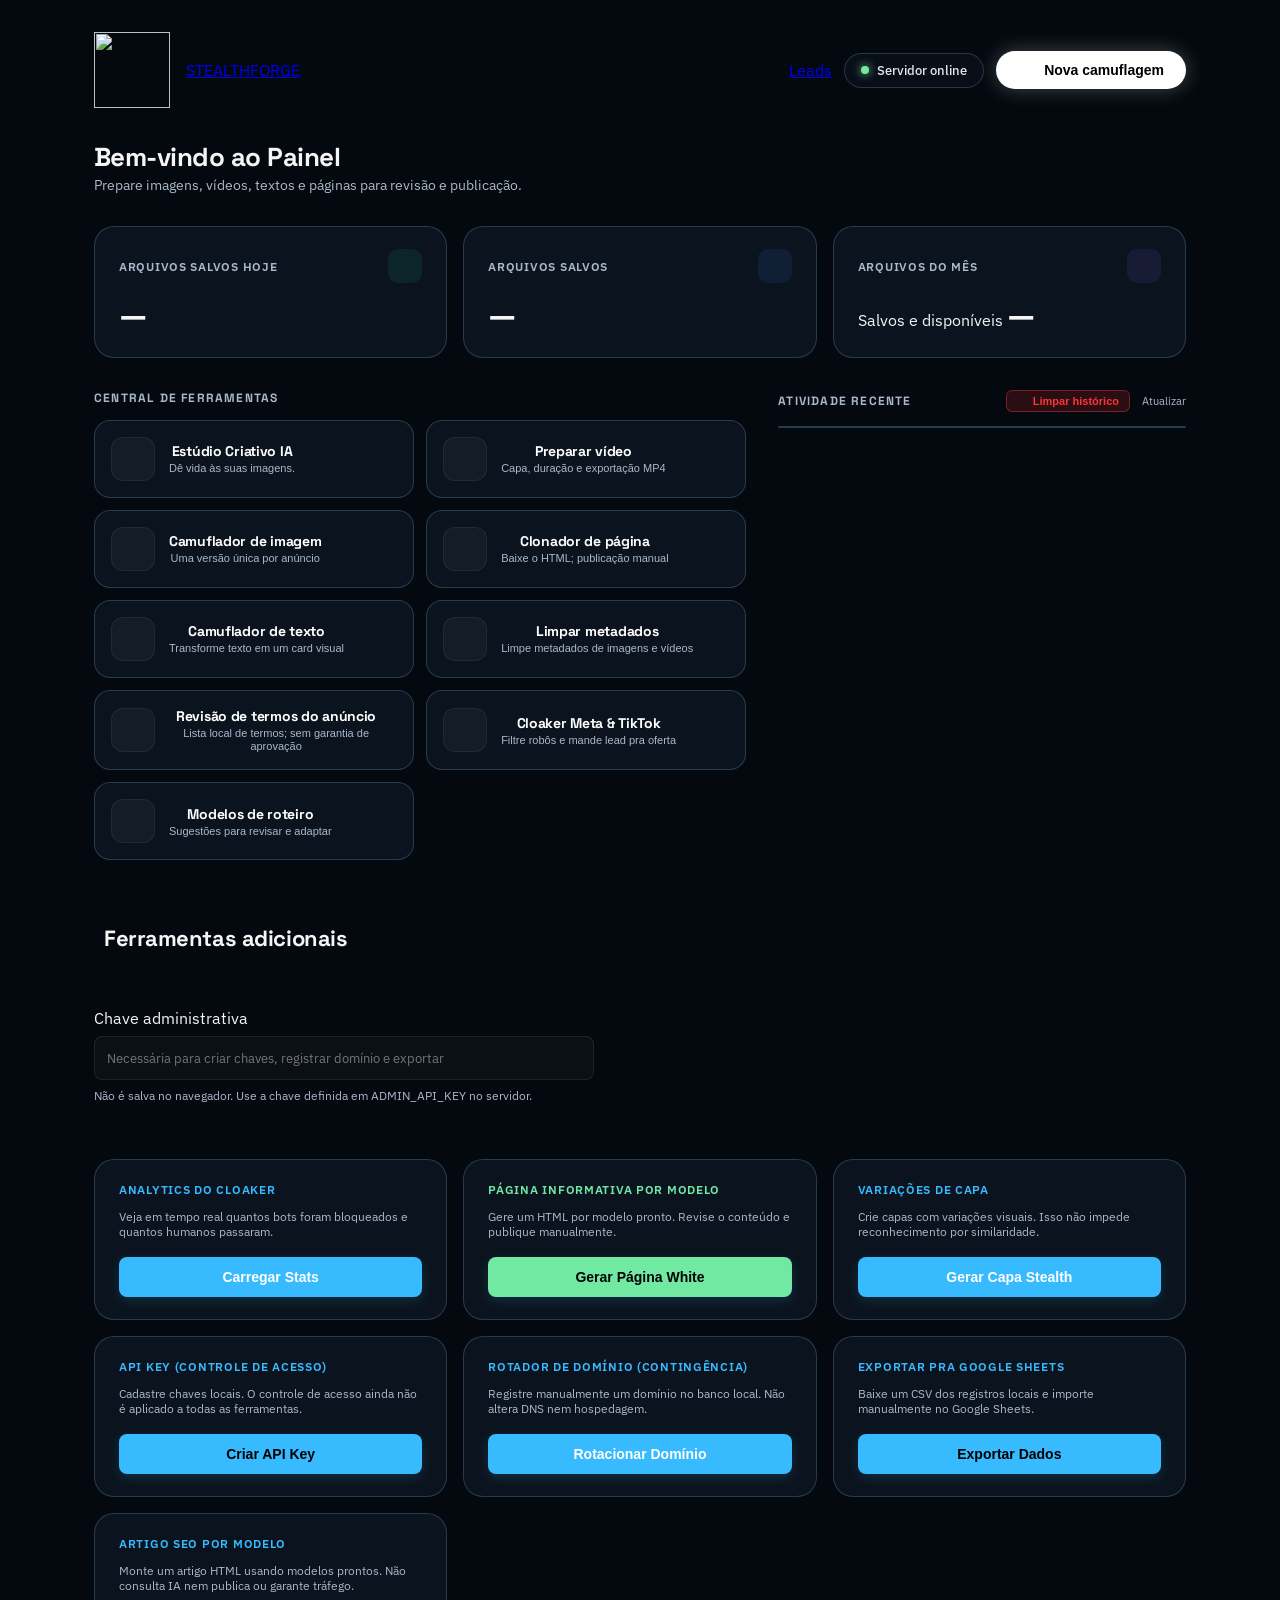
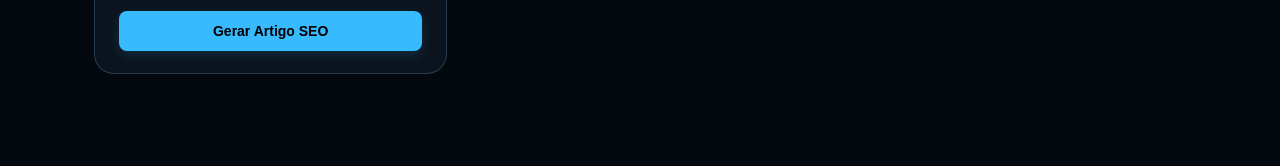
==== commit 9fa1e732: "feat(leads): integra dashboard ao portal (rotas, nav, css, deps) - main.py: inclui leads_router no a" ====
--- a/public/index.html
+++ b/public/index.html
@@ -607,6 +607,7 @@
         <span class="brand-name">STEALTHFORGE</span>
       </a>
       <div class="header-actions">
+        <a class="portal-button secondary" href="/leads.html">Leads</a>
         <div class="status-badge">
           <span class="pulse-dot"></span>
           Servidor online
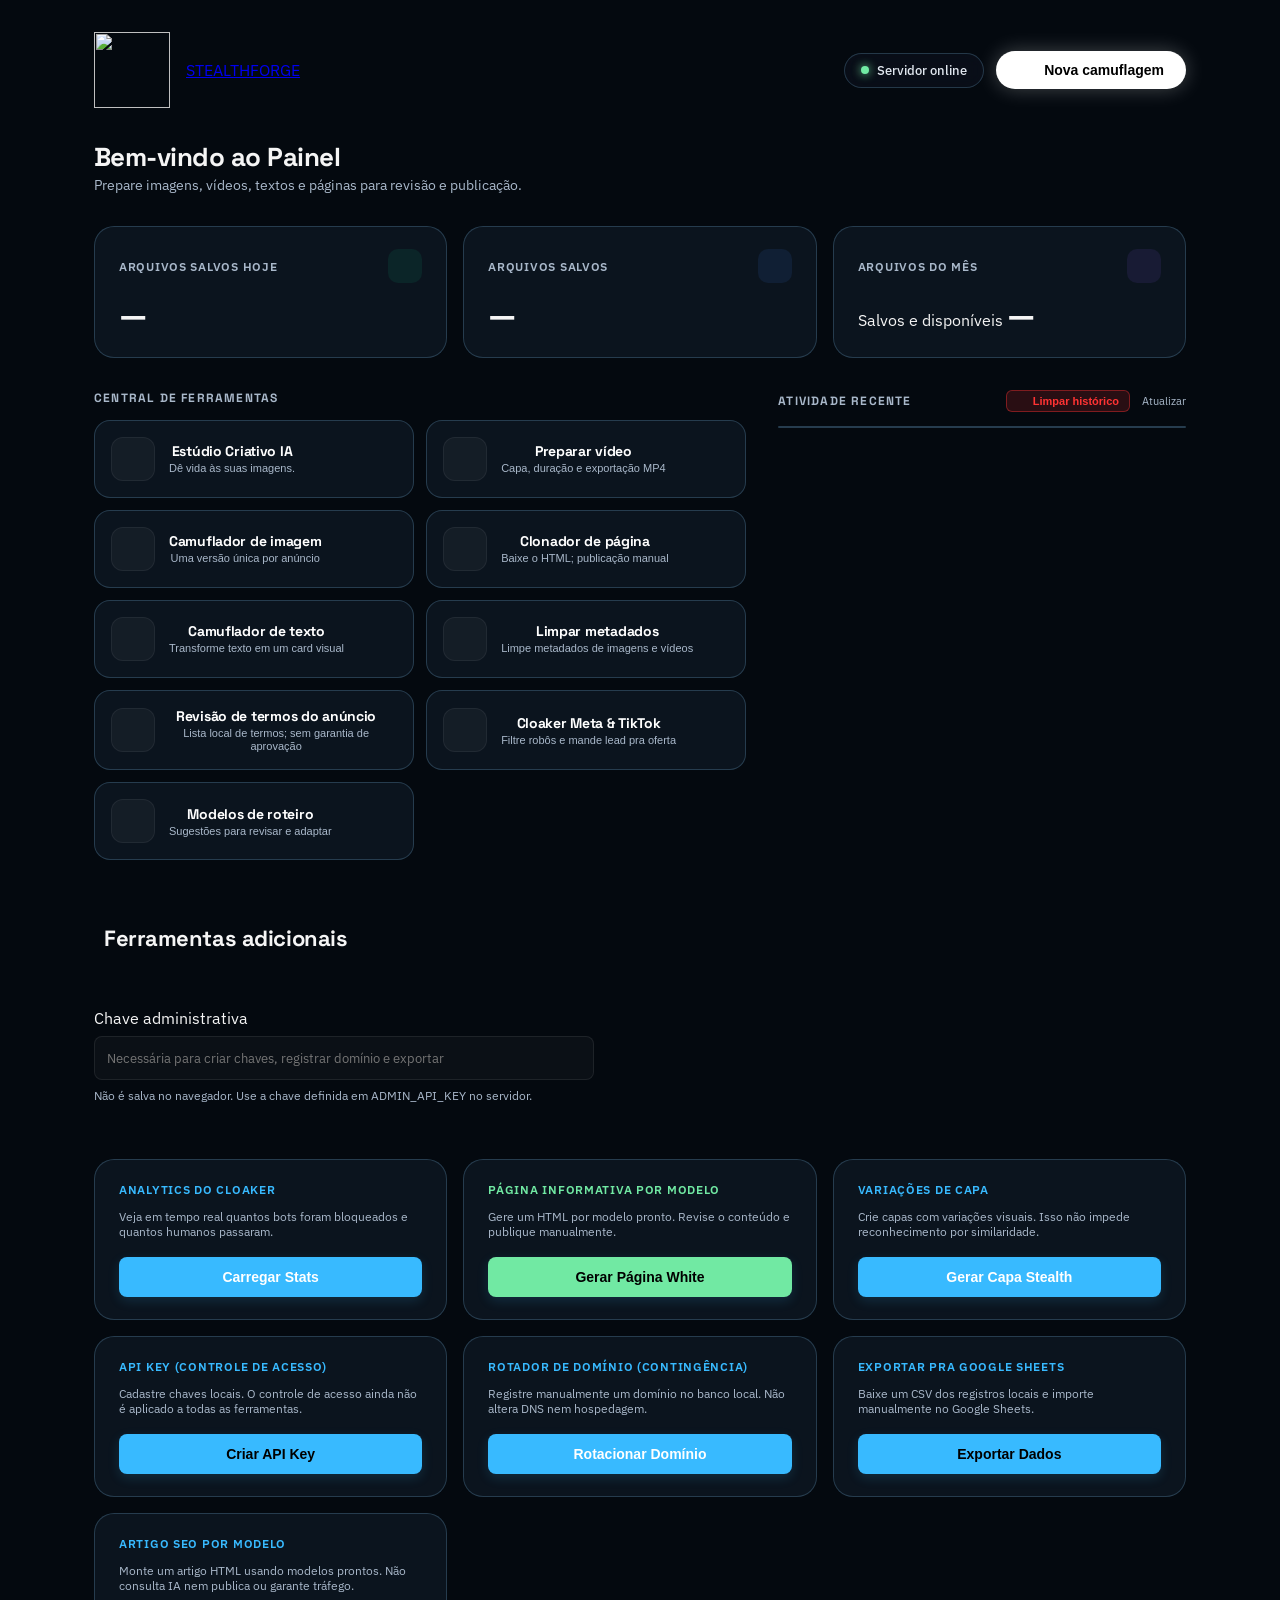
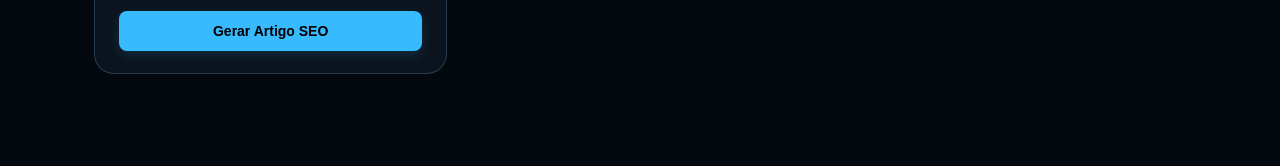
==== commit 21e549ae: "fix: accessible tool dialogs and selectable video extension" ====
--- a/public/index.html
+++ b/public/index.html
@@ -430,6 +430,13 @@
     .modal-overlay {
       position: fixed;
       inset: 0;
+      width: 100%;
+      height: 100%;
+      max-width: none;
+      max-height: none;
+      margin: 0;
+      border: 0;
+      color: inherit;
       background: rgba(0, 0, 0, 0.75);
       backdrop-filter: blur(8px);
       display: none;
@@ -441,6 +448,8 @@
       overflow-x: hidden;
       overscroll-behavior: contain;
     }
+
+    .modal-overlay[open] { display: flex; }
 
     .modal-content {
       background: #0F141F;
@@ -515,6 +524,9 @@
     }
 
     .dropzone {
+      width: 100%;
+      font: inherit;
+      color: inherit;
       border: 2px dashed rgba(56, 186, 255, 0.2);
       border-radius: 12px;
       padding: 34px 20px;
@@ -607,12 +619,11 @@
         <span class="brand-name">STEALTHFORGE</span>
       </a>
       <div class="header-actions">
-        <a class="portal-button secondary" href="/leads.html">Leads</a>
         <div class="status-badge">
           <span class="pulse-dot"></span>
           Servidor online
         </div>
-        <button class="btn-new" onclick="openModal('image')">
+        <button class="btn-new" onclick="openModal('image', this)">
           <i data-lucide="plus" style="width: 18px; height: 18px;"></i>
           Nova camuflagem
         </button>
@@ -671,13 +682,13 @@
       <section>
         <h2 id="tools" class="section-title">Central de Ferramentas</h2>
         <div class="tools-grid">
-          <button type="button" class="tool-card" onclick="openModal('studio')">
+          <button type="button" class="tool-card" onclick="openModal('studio', this)">
             <div class="tool-icon" style="color:var(--gold);"><i data-lucide="sparkles"></i></div>
             <div class="tool-info"><h3>Estúdio Criativo IA</h3><p>Dê vida às suas imagens.</p></div>
             <i data-lucide="chevron-right" class="chevron-arrow"></i>
           </button>
           
-          <button type="button" class="tool-card" onclick="openModal('video')">
+          <button type="button" class="tool-card" onclick="openModal('video', this)">
             <div class="tool-icon" style="color: var(--blue);">
               <i data-lucide="video"></i>
             </div>
@@ -688,7 +699,7 @@
             <i data-lucide="chevron-right" class="chevron-arrow"></i>
           </button>
 
-          <button type="button" class="tool-card" onclick="openModal('image')">
+          <button type="button" class="tool-card" onclick="openModal('image', this)">
             <div class="tool-icon" style="color: var(--gold);">
               <i data-lucide="image"></i>
             </div>
@@ -699,7 +710,7 @@
             <i data-lucide="chevron-right" class="chevron-arrow"></i>
           </button>
 
-          <button type="button" class="tool-card" onclick="openModal('cloner')">
+          <button type="button" class="tool-card" onclick="openModal('cloner', this)">
             <div class="tool-icon" style="color: var(--gold);">
               <i data-lucide="copy"></i>
             </div>
@@ -710,7 +721,7 @@
             <i data-lucide="chevron-right" class="chevron-arrow"></i>
           </button>
 
-          <button type="button" class="tool-card" onclick="openModal('text')">
+          <button type="button" class="tool-card" onclick="openModal('text', this)">
             <div class="tool-icon" style="color: var(--gold);">
               <i data-lucide="type"></i>
             </div>
@@ -721,7 +732,7 @@
             <i data-lucide="chevron-right" class="chevron-arrow"></i>
           </button>
 
-          <button type="button" class="tool-card" onclick="openModal('metadata')">
+          <button type="button" class="tool-card" onclick="openModal('metadata', this)">
             <div class="tool-icon" style="color: var(--blue);">
               <i data-lucide="settings"></i>
             </div>
@@ -732,7 +743,7 @@
             <i data-lucide="chevron-right" class="chevron-arrow"></i>
           </button>
 
-          <button type="button" class="tool-card" onclick="openModal('compliance')">
+          <button type="button" class="tool-card" onclick="openModal('compliance', this)">
             <div class="tool-icon" style="color: var(--blue);">
               <i data-lucide="shield-check"></i>
             </div>
@@ -743,7 +754,7 @@
             <i data-lucide="chevron-right" class="chevron-arrow"></i>
           </button>
 
-          <button type="button" class="tool-card" onclick="openModal('cloaker')">
+          <button type="button" class="tool-card" onclick="openModal('cloaker', this)">
             <div class="tool-icon" style="color: var(--danger);">
               <i data-lucide="eye-off"></i>
             </div>
@@ -753,7 +764,7 @@
             </div>
             <i data-lucide="chevron-right" class="chevron-arrow"></i>
           </button>
-          <button type="button" class="tool-card" onclick="openModal('script')">
+          <button type="button" class="tool-card" onclick="openModal('script', this)">
             <div class="tool-icon" style="color: var(--gold);">
               <i data-lucide="mic"></i>
             </div>
@@ -785,21 +796,22 @@
   </div>
 
   <!-- Unified Dynamic Modal -->
-  <div class="modal-overlay" id="modal-overlay" onclick="handleOverlayClick(event)">
+  <dialog class="modal-overlay" id="modal-overlay" aria-labelledby="modal-title" aria-modal="true" onclick="handleOverlayClick(event)">
     <div class="modal-content" id="modal-box">
       <div class="modal-header">
         <h3 class="modal-title" id="modal-title">Título da Ferramenta</h3>
-        <button class="close-modal" aria-label="Fechar ferramenta" onclick="closeModal()">
+        <button type="button" class="close-modal" aria-label="Fechar ferramenta" onclick="closeModal()" autofocus>
           <i data-lucide="x" style="width: 20px; height: 20px;"></i>
         </button>
       </div>
 
       <div id="modal-body"></div>
     </div>
-  </div>
+  </dialog>
 
   <script>
     let currentLevel = 'normal';
+    let modalTrigger = null;
 
     function setLevel(lvl) {
       currentLevel = lvl;
@@ -884,10 +896,11 @@
 
     loadStats();
 
-    function openModal(type) {
+    function openModal(type, trigger = document.activeElement) {
       const overlay = document.getElementById('modal-overlay');
       const title = document.getElementById('modal-title');
       const body = document.getElementById('modal-body');
+      modalTrigger = trigger;
 
       currentLevel = 'normal';
 
@@ -899,22 +912,22 @@
             <button type="button" class="level-btn active" id="btn-lvl-normal" onclick="setLevel('normal')">02 Normal</button>
             <button type="button" class="level-btn" id="btn-lvl-agressiva" onclick="setLevel('agressiva')">03 Agressiva</button>
           </div>
-          <div class="dropzone" onclick="document.getElementById('file-input').click()">
+          <button type="button" class="dropzone" onclick="document.getElementById('file-input').click()">
             <i data-lucide="upload-cloud" style="width: 32px; height: 32px; color: var(--purple);"></i>
             <p><strong style="color: #FFF;">Clique ou arraste uma imagem aqui</strong><br>(JPG, PNG, WEBP)</p>
-            <input type="file" id="file-input" accept="image/*" style="display: none;" onchange="handleFileSelected(this, 'image')">
-          </div>
+          </button>
+          <input type="file" id="file-input" accept="image/*" style="display: none;" onchange="handleFileSelected(this, 'image')">
           <div id="process-result" class="result-card"></div>
         `;
       } else if (type === 'video') {
         title.innerText = "Camuflador de Vídeo & Gerador de Capa (Meta & TikTok)";
         body.innerHTML = `
           <!-- Video Dropzone -->
-          <div class="dropzone" id="video-dropzone" onclick="document.getElementById('video-file-input').click()" style="margin-bottom: 16px;">
+          <button type="button" class="dropzone" id="video-dropzone" onclick="document.getElementById('video-file-input').click()" style="margin-bottom: 16px;">
             <i data-lucide="video" style="width: 36px; height: 36px; color: var(--blue);"></i>
             <p id="video-file-label"><strong style="color: #FFF;">Clique ou arraste seu vídeo aqui</strong><br>(MP4, MOV)</p>
-            <input type="file" id="video-file-input" accept="video/*" style="display: none;" onchange="handleVideoFileChange(this)">
-          </div>
+          </button>
+          <input type="file" id="video-file-input" accept="video/*" style="display: none;" onchange="handleVideoFileChange(this)">
 
           <!-- Cover Mode Selection -->
           <div style="background: rgba(255,255,255,0.03); border: 1px solid rgba(255,255,255,0.08); border-radius: 16px; padding: 16px; margin-bottom: 16px;">
@@ -938,10 +951,10 @@
               <div>
                 <label style="font-size: 12px; color: var(--text-muted); display: block; margin-bottom: 4px;">Selecione ou digite o Nicho:</label>
                 <div style="display: flex; gap: 6px; margin-bottom: 8px; flex-wrap: wrap;">
-                  <span class="status-badge" style="cursor: pointer; padding: 4px 10px; font-size: 11px;" onclick="setNichePreset('Emagrecimento / Perda de Peso')">🔥 Emagrecimento</span>
-                  <span class="status-badge" style="cursor: pointer; padding: 4px 10px; font-size: 11px;" onclick="setNichePreset('Renda Extra / Marketing Digital')">💸 Renda Extra</span>
-                  <span class="status-badge" style="cursor: pointer; padding: 4px 10px; font-size: 11px;" onclick="setNichePreset('Relacionamento & Conquista')">💘 Relacionamento</span>
-                  <span class="status-badge" style="cursor: pointer; padding: 4px 10px; font-size: 11px;" onclick="setNichePreset('Estética & Beleza Facial')">✨ Estética</span>
+                  <button type="button" class="status-badge" style="cursor: pointer; padding: 4px 10px; font-size: 11px;" onclick="setNichePreset('Emagrecimento / Perda de Peso')">🔥 Emagrecimento</button>
+                  <button type="button" class="status-badge" style="cursor: pointer; padding: 4px 10px; font-size: 11px;" onclick="setNichePreset('Renda Extra / Marketing Digital')">💸 Renda Extra</button>
+                  <button type="button" class="status-badge" style="cursor: pointer; padding: 4px 10px; font-size: 11px;" onclick="setNichePreset('Relacionamento & Conquista')">💘 Relacionamento</button>
+                  <button type="button" class="status-badge" style="cursor: pointer; padding: 4px 10px; font-size: 11px;" onclick="setNichePreset('Estética & Beleza Facial')">✨ Estética</button>
                 </div>
                 <input type="text" id="niche-input" class="input-textarea" style="min-height: 40px; padding: 8px 12px;" placeholder="Ex: Emagrecimento, Tirzepatida, Renda Extra, etc.">
               </div>
@@ -964,27 +977,32 @@
 
             <!-- Upload Cover Options -->
             <div id="cover-upload-box" style="display: none;">
-              <div class="dropzone" onclick="document.getElementById('cover-file-input').click()" style="padding: 18px 12px;">
+              <button type="button" class="dropzone" onclick="document.getElementById('cover-file-input').click()" style="padding: 18px 12px;">
                 <i data-lucide="image-plus" style="width: 26px; height: 26px; color: var(--purple);"></i>
                 <p id="cover-file-label"><strong style="color: #FFF;">Selecionar imagem de capa</strong> (JPG, PNG)</p>
-                <input type="file" id="cover-file-input" accept="image/*" style="display: none;" onchange="handleCoverFileChange(this)">
-              </div>
+              </button>
+              <input type="file" id="cover-file-input" accept="image/*" style="display: none;" onchange="handleCoverFileChange(this)">
             </div>
           </div>
 
           <!-- Timeline Padding Switch (Anti-Meta 10 Minutos) -->
           <div style="background: rgba(37, 211, 102, 0.08); border: 1px solid rgba(37, 211, 102, 0.3); border-radius: 16px; padding: 14px 16px; margin-bottom: 16px; display: flex; align-items: center; justify-content: space-between; gap: 12px;">
             <div style="flex: 1;">
-              <span style="font-size: 13px; font-weight: 800; color: #FFF; display: flex; align-items: center; gap: 6px;">
+              <label for="toggle-timeline-padding" style="font-size: 13px; font-weight: 800; color: #FFF; display: flex; align-items: center; gap: 6px;">
                 <i data-lucide="zap" style="width: 16px; height: 16px; color: #25D366;"></i>
                 Estender duração com imagem e silêncio
                 <span class="status-badge" style="background: rgba(37,211,102,0.2); color: #25D366; font-size: 10px; padding: 2px 6px;">Opcional</span>
-              </span>
+              </label>
               <p style="font-size: 11px; color: #CBD5E1; margin-top: 3px; line-height: 1.4;">
                 Adiciona uma introdução e um trecho final estático. Aumenta a duração e o arquivo; não garante aprovação nem evita bloqueios.
               </p>
             </div>
-            <input type="checkbox" id="toggle-timeline-padding" style="width: 22px; height: 22px; accent-color: #25D366; cursor: pointer;">
+            <input type="checkbox" id="toggle-timeline-padding" aria-controls="extension-options" onchange="toggleVideoExtension(this.checked)" style="width: 22px; height: 22px; accent-color: #25D366; cursor: pointer;">
+          </div>
+          <div id="extension-options" hidden style="margin-bottom: 16px;">
+            <label for="extension-minutes">Tempo adicional (minutos)</label>
+            <input type="number" id="extension-minutes" class="input-textarea" style="min-height: 44px;" min="1" max="30" step="1" value="10" required disabled aria-describedby="extension-help">
+            <p id="extension-help" style="font-size: 12px; color: var(--text-muted);">De 1 a 30 minutos adicionais ao vídeo original, incluindo a introdução de 4 segundos.</p>
           </div>
 
           <!-- Submit Action Button -->
@@ -1024,11 +1042,11 @@
       } else if (type === 'metadata') {
         title.innerText = "Limpador de Metadados EXIF & GPS";
         body.innerHTML = `
-          <div class="dropzone" onclick="document.getElementById('file-input-m').click()">
+          <button type="button" class="dropzone" onclick="document.getElementById('file-input-m').click()">
             <i data-lucide="trash-2" style="width: 32px; height: 32px; color: #94A3B8;"></i>
             <p><strong style="color: #FFF;">Arraste foto ou vídeo para limpeza</strong></p>
-            <input type="file" id="file-input-m" style="display: none;" onchange="handleFileSelected(this, 'metadata')">
-          </div>
+          </button>
+          <input type="file" id="file-input-m" style="display: none;" onchange="handleFileSelected(this, 'metadata')">
           <div id="process-result" class="result-card"></div>
         `;
       } else if (type === 'compliance') {
@@ -1081,20 +1099,42 @@
         return;
       }
 
-      overlay.style.display = 'flex';
-      overlay.scrollTop = 0;
       document.body.classList.add('modal-open');
       lucide.createIcons();
+      overlay.showModal();
+      overlay.scrollTop = 0;
     }
 
     function closeModal() {
-      document.getElementById('modal-overlay').style.display = 'none';
+      document.getElementById('modal-overlay').close();
       document.body.classList.remove('modal-open');
+      modalTrigger?.focus();
     }
 
     function handleOverlayClick(e) {
       if (e.target.id === 'modal-overlay') closeModal();
     }
+
+    document.getElementById('modal-overlay').addEventListener('cancel', event => {
+      event.preventDefault();
+      closeModal();
+    });
+
+    document.getElementById('modal-overlay').addEventListener('close', event => {
+      if (!event.currentTarget.open) document.body.classList.remove('modal-open');
+    });
+
+    document.getElementById('modal-overlay').addEventListener('keydown', event => {
+      if (event.key !== 'Tab') return;
+      const controls = [...event.currentTarget.querySelectorAll('button, input, select, textarea, a[href], [tabindex]')]
+        .filter(element => element.tabIndex >= 0 && !element.disabled && element.getClientRects().length);
+      const first = controls[0], last = controls[controls.length - 1];
+      if (event.shiftKey && document.activeElement === first) {
+        event.preventDefault(); last.focus();
+      } else if (!event.shiftKey && document.activeElement === last) {
+        event.preventDefault(); first.focus();
+      }
+    });
 
     document.getElementById('modal-overlay').addEventListener('wheel', function (e) {
       e.stopPropagation();
@@ -1104,6 +1144,11 @@
     let selectedVideoFile = null;
     let selectedCoverFile = null;
     let generatedCoverFilename = '';
+
+    function toggleVideoExtension(enabled) {
+      document.getElementById('extension-options').hidden = !enabled;
+      document.getElementById('extension-minutes').disabled = !enabled;
+    }
 
     function setCoverMode(mode) {
       currentCoverMode = mode;
@@ -1196,15 +1241,18 @@
       }
 
       const resultBox = document.getElementById('process-result');
-      const padChecked = document.getElementById('toggle-timeline-padding') ? document.getElementById('toggle-timeline-padding').checked : true;
+      const padChecked = document.getElementById('toggle-timeline-padding')?.checked || false;
+      const extension = document.getElementById('extension-minutes');
+      if (padChecked && (!extension || !extension.reportValidity())) return;
       resultBox.style.display = 'block';
-      resultBox.innerHTML = `<p style="font-size: 13px; color: var(--text-muted);">⏳ Processando vídeo em modo <strong>${currentLevel.toUpperCase()}</strong>${padChecked ? ' com padding. Isso pode levar 1 a 2 minutos' : ''}...</p>`;
+      resultBox.innerHTML = `<p style="font-size: 13px; color: var(--text-muted);">⏳ Processando vídeo em modo <strong>${currentLevel.toUpperCase()}</strong>${padChecked ? ' com ' + extension.value + ' minuto(s) adicionais' : ''}...</p>`;
 
       const formData = new FormData();
       formData.append('file', selectedVideoFile);
       formData.append('level', currentLevel);
       formData.append('cover_mode', currentCoverMode);
       formData.append('timeline_padding', padChecked ? 'true' : 'false');
+      if (padChecked) formData.append('extension_minutes', extension.value);
 
       if (currentCoverMode === 'ai') {
         const niche = document.getElementById('niche-input') ? document.getElementById('niche-input').value : 'Emagrecimento';
